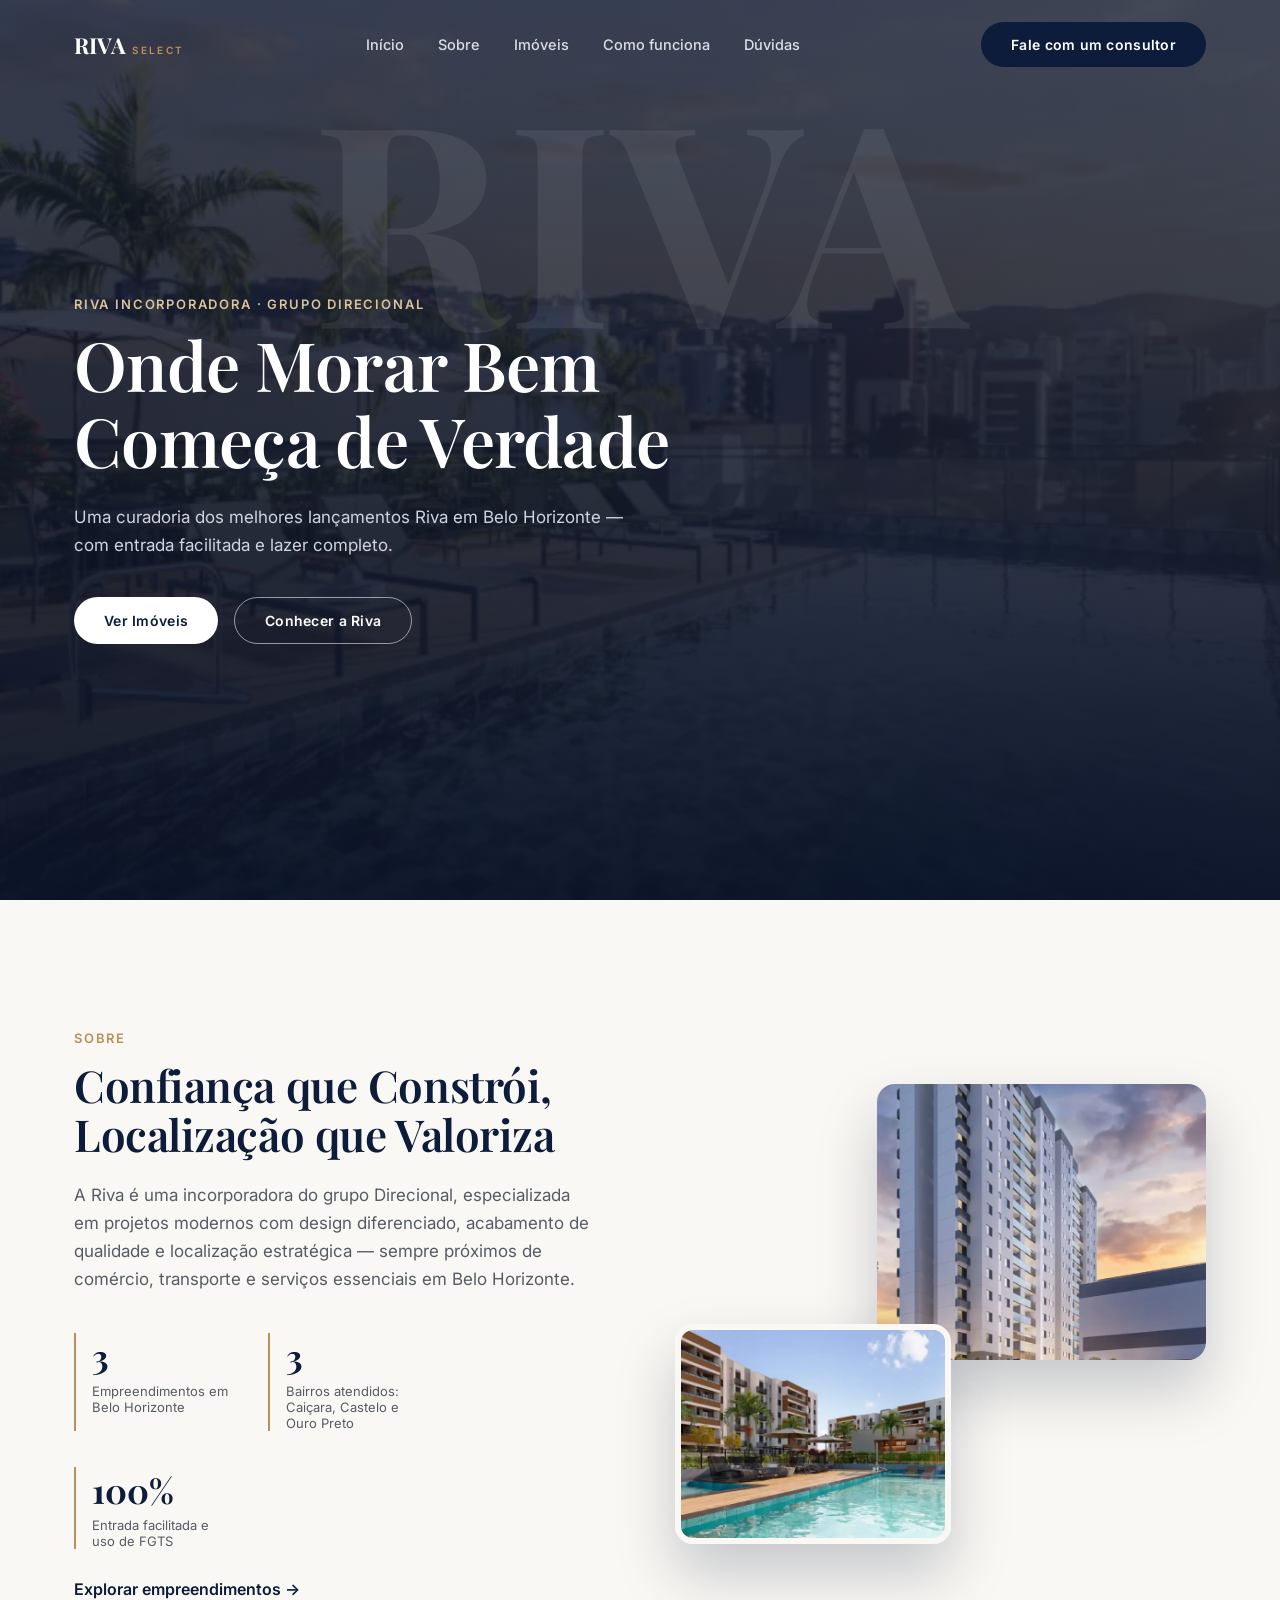
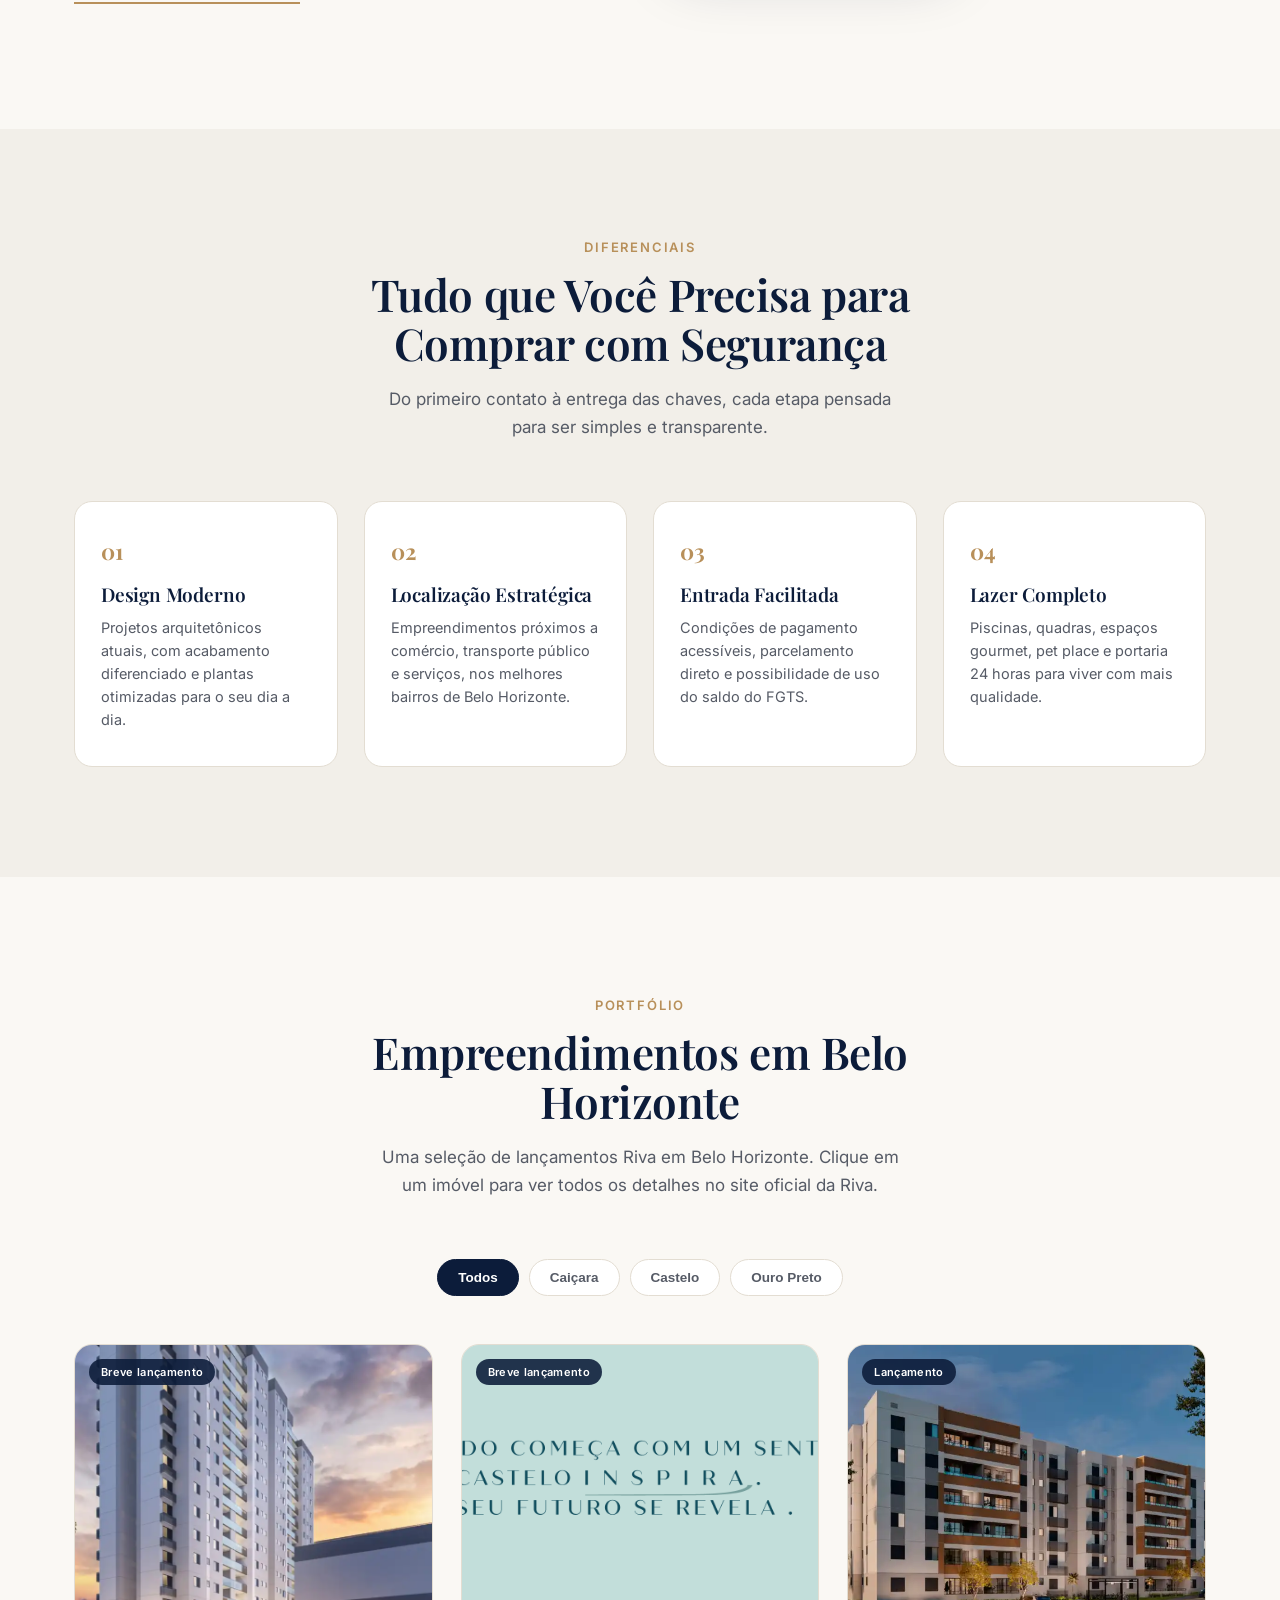
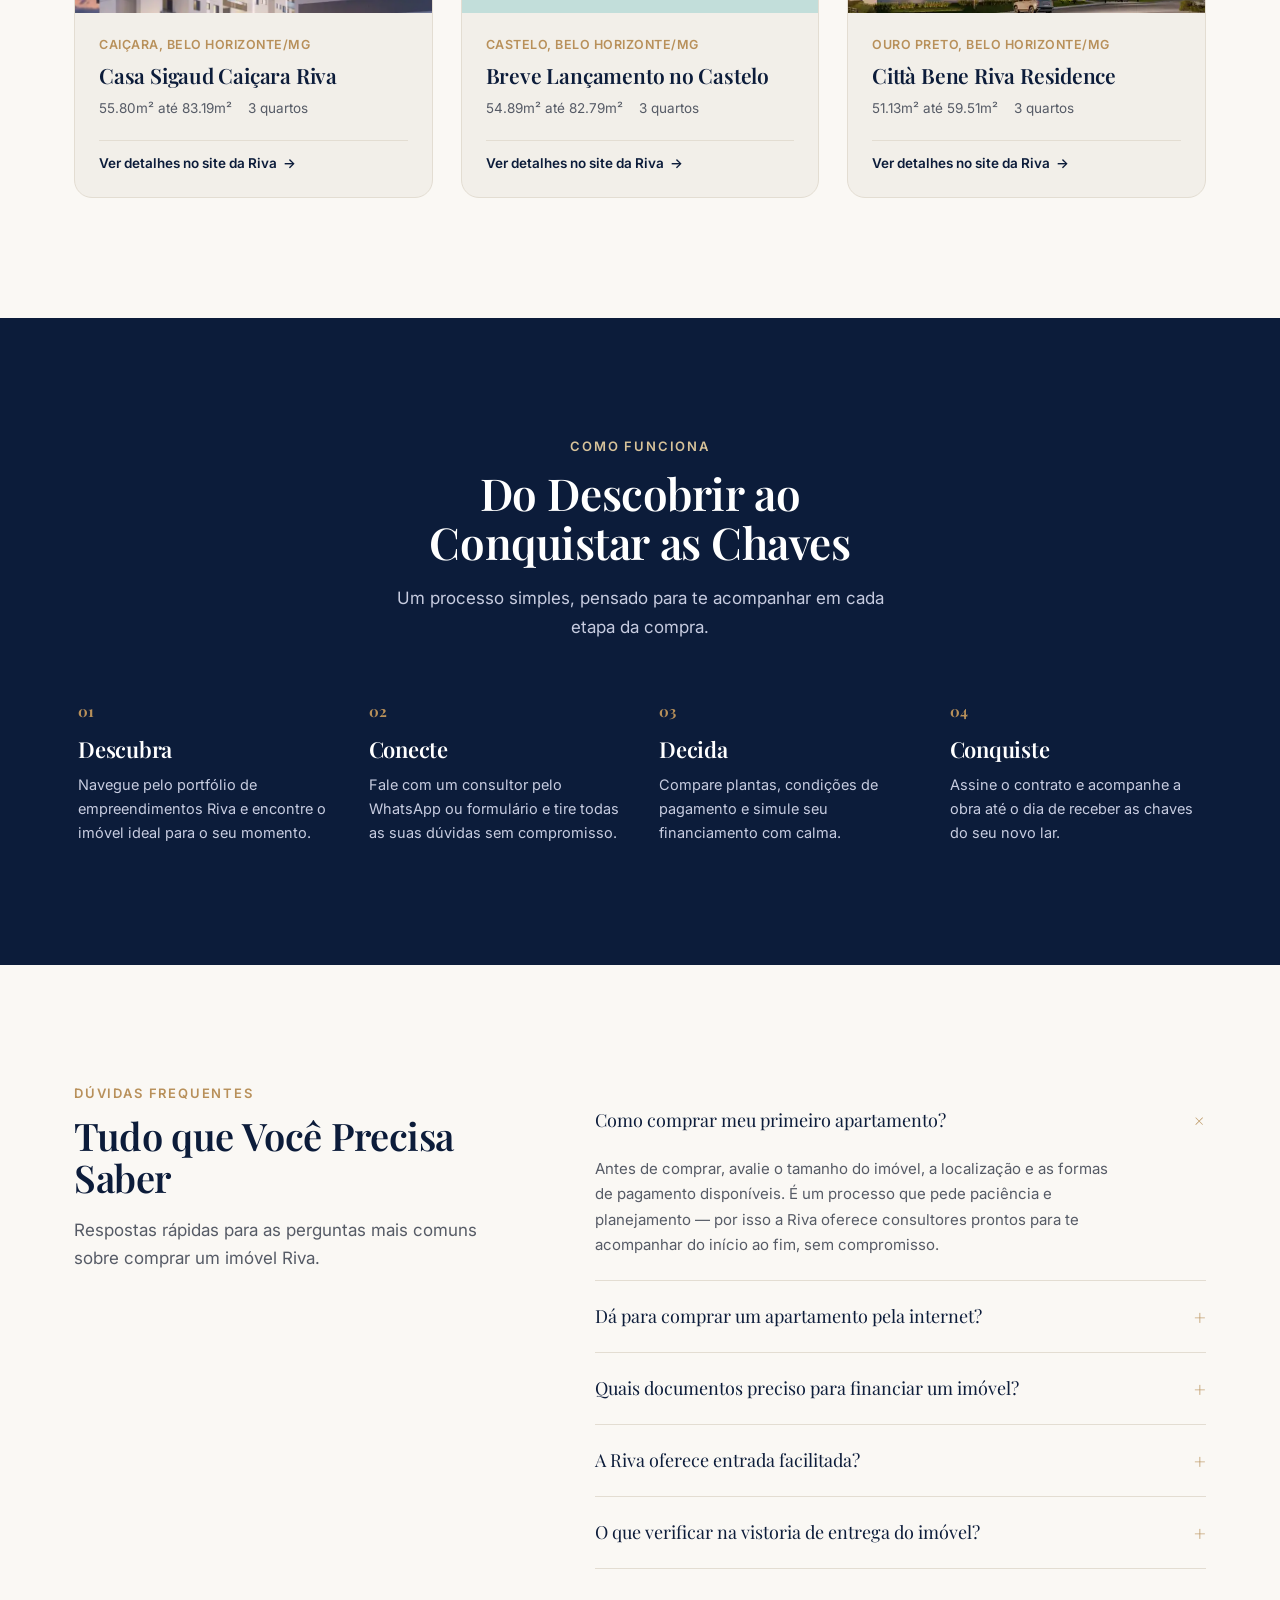
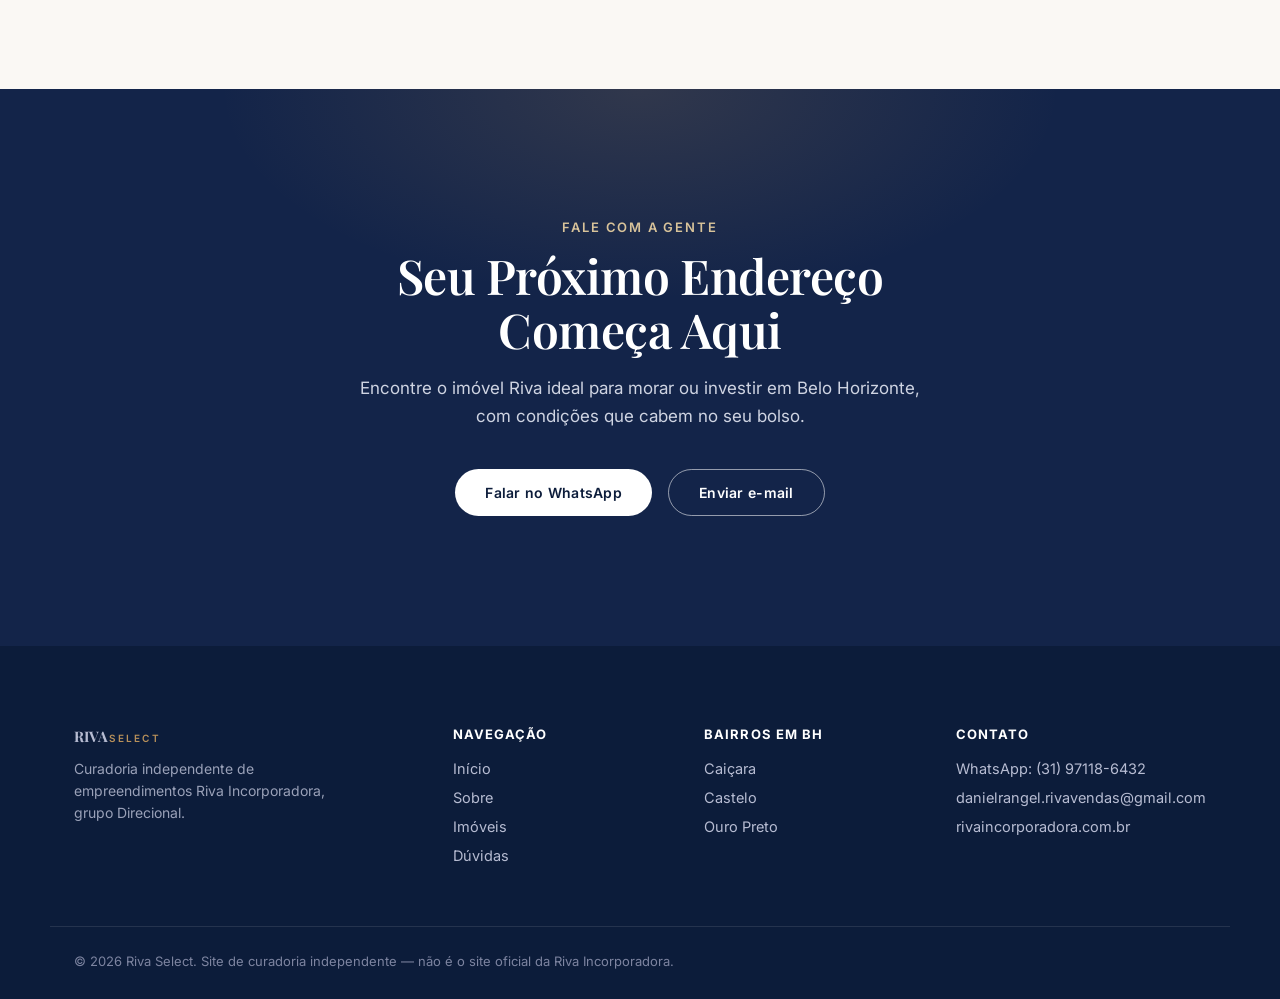
==== index.html @ 298baa48 "Site Riva Select - portfolio Belo Horizonte/MG" ====
<!DOCTYPE html>
<html lang="pt-BR">
<head>
<meta charset="UTF-8">
<meta name="viewport" content="width=device-width, initial-scale=1.0">
<title>RIVA Select — Imóveis Riva em Belo Horizonte</title>
<meta name="description" content="Curadoria de empreendimentos Riva Incorporadora em Belo Horizonte: apartamentos em lançamento e breve lançamento, com localização estratégica e lazer completo.">
<link rel="preconnect" href="https://fonts.googleapis.com">
<link rel="preconnect" href="https://fonts.gstatic.com" crossorigin>
<link href="https://fonts.googleapis.com/css2?family=Playfair+Display:ital,wght@0,400;0,500;0,600;0,700;1,500&family=Inter:wght@300;400;500;600;700&display=swap" rel="stylesheet">
<link rel="stylesheet" href="styles.css">
<link rel="icon" href="data:image/svg+xml,<svg xmlns=%22http://www.w3.org/2000/svg%22 viewBox=%220 0 100 100%22><text y=%22.9em%22 font-size=%2290%22>🏛️</text></svg>">
</head>
<body>

<!-- HEADER -->
<header class="site-header" id="siteHeader">
  <div class="container header-inner">
    <a href="#home" class="logo">RIVA<span>SELECT</span></a>
    <nav class="main-nav" id="mainNav">
      <a href="#home">Início</a>
      <a href="#sobre">Sobre</a>
      <a href="#imoveis">Imóveis</a>
      <a href="#como-funciona">Como funciona</a>
      <a href="#faq">Dúvidas</a>
    </nav>
    <a href="https://wa.me/5531971186432" target="_blank" rel="noopener" class="btn btn-dark nav-cta">Fale com um consultor</a>
    <button class="menu-toggle" id="menuToggle" aria-label="Abrir menu">
      <span></span><span></span><span></span>
    </button>
  </div>
</header>

<!-- HERO -->
<section class="hero" id="home">
  <div class="hero-bg-text" aria-hidden="true">RIVA</div>
  <div class="hero-media">
    <img src="images/casa-sigaud-piscina.jpg" alt="Piscina com vista para o skyline de Belo Horizonte, Casa Sigaud Caiçara Riva">
    <div class="hero-overlay"></div>
  </div>
  <div class="container hero-content">
    <p class="eyebrow eyebrow-light">Riva Incorporadora · Grupo Direcional</p>
    <h1>Onde Morar Bem<br>Começa de Verdade</h1>
    <p class="hero-sub">Uma curadoria dos melhores lançamentos Riva em Belo Horizonte — com entrada facilitada e lazer completo.</p>
    <div class="hero-actions">
      <a href="#imoveis" class="btn btn-light">Ver Imóveis</a>
      <a href="#sobre" class="btn btn-ghost-light">Conhecer a Riva</a>
    </div>
  </div>
</section>

<!-- SOBRE -->
<section class="about" id="sobre">
  <div class="container about-grid">
    <div class="about-copy">
      <p class="eyebrow">Sobre</p>
      <h2>Confiança que Constrói,<br>Localização que Valoriza</h2>
      <p class="lead">A Riva é uma incorporadora do grupo Direcional, especializada em projetos modernos com design diferenciado, acabamento de qualidade e localização estratégica — sempre próximos de comércio, transporte e serviços essenciais em Belo Horizonte.</p>
      <div class="stats-row">
        <div class="stat">
          <span class="stat-number">3</span>
          <span class="stat-label">Empreendimentos em Belo Horizonte</span>
        </div>
        <div class="stat">
          <span class="stat-number">3</span>
          <span class="stat-label">Bairros atendidos: Caiçara, Castelo e Ouro Preto</span>
        </div>
        <div class="stat">
          <span class="stat-number">100%</span>
          <span class="stat-label">Entrada facilitada e uso de FGTS</span>
        </div>
      </div>
      <a href="#imoveis" class="text-link">Explorar empreendimentos →</a>
    </div>
    <div class="about-collage">
      <img src="images/casa-sigaud-caicara.jpg" alt="Fachada Casa Sigaud Caiçara Riva" class="collage-img collage-1">
      <img src="images/citta-bene-piscina.jpg" alt="Área de lazer Città Bene Riva Residence" class="collage-img collage-2">
    </div>
  </div>
</section>

<!-- DIFERENCIAIS -->
<section class="services">
  <div class="container">
    <div class="section-heading">
      <p class="eyebrow">Diferenciais</p>
      <h2>Tudo que Você Precisa para<br>Comprar com Segurança</h2>
      <p class="lead">Do primeiro contato à entrega das chaves, cada etapa pensada para ser simples e transparente.</p>
    </div>
    <div class="services-grid">
      <div class="service-card">
        <div class="service-icon">01</div>
        <h3>Design Moderno</h3>
        <p>Projetos arquitetônicos atuais, com acabamento diferenciado e plantas otimizadas para o seu dia a dia.</p>
      </div>
      <div class="service-card">
        <div class="service-icon">02</div>
        <h3>Localização Estratégica</h3>
        <p>Empreendimentos próximos a comércio, transporte público e serviços, nos melhores bairros de Belo Horizonte.</p>
      </div>
      <div class="service-card">
        <div class="service-icon">03</div>
        <h3>Entrada Facilitada</h3>
        <p>Condições de pagamento acessíveis, parcelamento direto e possibilidade de uso do saldo do FGTS.</p>
      </div>
      <div class="service-card">
        <div class="service-icon">04</div>
        <h3>Lazer Completo</h3>
        <p>Piscinas, quadras, espaços gourmet, pet place e portaria 24 horas para viver com mais qualidade.</p>
      </div>
    </div>
  </div>
</section>

<!-- IMÓVEIS -->
<section class="properties" id="imoveis">
  <div class="container">
    <div class="section-heading">
      <p class="eyebrow">Portfólio</p>
      <h2>Empreendimentos em Belo Horizonte</h2>
      <p class="lead">Uma seleção de lançamentos Riva em Belo Horizonte. Clique em um imóvel para ver todos os detalhes no site oficial da Riva.</p>
    </div>

    <div class="filter-bar" id="filterBar">
      <button class="filter-btn is-active" data-filter="all">Todos</button>
      <button class="filter-btn" data-filter="Caiçara">Caiçara</button>
      <button class="filter-btn" data-filter="Castelo">Castelo</button>
      <button class="filter-btn" data-filter="Ouro Preto">Ouro Preto</button>
    </div>

    <div class="property-grid" id="propertyGrid">
      <!-- injected by script.js -->
    </div>
  </div>
</section>

<!-- COMO FUNCIONA -->
<section class="process" id="como-funciona">
  <div class="container">
    <div class="section-heading section-heading-light">
      <p class="eyebrow eyebrow-light">Como funciona</p>
      <h2>Do Descobrir ao<br>Conquistar as Chaves</h2>
      <p class="lead lead-light">Um processo simples, pensado para te acompanhar em cada etapa da compra.</p>
    </div>
    <div class="process-grid">
      <div class="process-step">
        <span class="process-number">01</span>
        <h3>Descubra</h3>
        <p>Navegue pelo portfólio de empreendimentos Riva e encontre o imóvel ideal para o seu momento.</p>
      </div>
      <div class="process-step">
        <span class="process-number">02</span>
        <h3>Conecte</h3>
        <p>Fale com um consultor pelo WhatsApp ou formulário e tire todas as suas dúvidas sem compromisso.</p>
      </div>
      <div class="process-step">
        <span class="process-number">03</span>
        <h3>Decida</h3>
        <p>Compare plantas, condições de pagamento e simule seu financiamento com calma.</p>
      </div>
      <div class="process-step">
        <span class="process-number">04</span>
        <h3>Conquiste</h3>
        <p>Assine o contrato e acompanhe a obra até o dia de receber as chaves do seu novo lar.</p>
      </div>
    </div>
  </div>
</section>

<!-- FAQ -->
<section class="faq" id="faq">
  <div class="container faq-grid">
    <div class="faq-heading">
      <p class="eyebrow">Dúvidas frequentes</p>
      <h2>Tudo que Você Precisa Saber</h2>
      <p class="lead">Respostas rápidas para as perguntas mais comuns sobre comprar um imóvel Riva.</p>
    </div>
    <div class="faq-list" id="faqList">
      <div class="faq-item is-open">
        <button class="faq-question">
          Como comprar meu primeiro apartamento?
          <span class="faq-icon">+</span>
        </button>
        <div class="faq-answer">
          <p>Antes de comprar, avalie o tamanho do imóvel, a localização e as formas de pagamento disponíveis. É um processo que pede paciência e planejamento — por isso a Riva oferece consultores prontos para te acompanhar do início ao fim, sem compromisso.</p>
        </div>
      </div>
      <div class="faq-item">
        <button class="faq-question">
          Dá para comprar um apartamento pela internet?
          <span class="faq-icon">+</span>
        </button>
        <div class="faq-answer">
          <p>Sim. É possível conhecer, visitar virtualmente, negociar e adquirir um imóvel Riva sem sair de casa, com todo o suporte de um consultor via WhatsApp ou e-mail.</p>
        </div>
      </div>
      <div class="faq-item">
        <button class="faq-question">
          Quais documentos preciso para financiar um imóvel?
          <span class="faq-icon">+</span>
        </button>
        <div class="faq-answer">
          <p>Geralmente são solicitados RG, CPF, comprovante de residência, comprovante de estado civil e comprovante de renda. As exigências podem variar conforme a modalidade de financiamento escolhida.</p>
        </div>
      </div>
      <div class="faq-item">
        <button class="faq-question">
          A Riva oferece entrada facilitada?
          <span class="faq-icon">+</span>
        </button>
        <div class="faq-answer">
          <p>Sim, a Riva conta com opções de entrada facilitada e a possibilidade de usar o saldo do FGTS para reduzir o valor das parcelas, além de parcelamento direto com condições acessíveis.</p>
        </div>
      </div>
      <div class="faq-item">
        <button class="faq-question">
          O que verificar na vistoria de entrega do imóvel?
          <span class="faq-icon">+</span>
        </button>
        <div class="faq-answer">
          <p>Vale observar pintura, possíveis manchas ou partes descascadas, funcionamento da parte elétrica e hidráulica, esquadrias, portas, janelas e se os vidros estão íntegros — de preferência acompanhado por um profissional técnico.</p>
        </div>
      </div>
    </div>
  </div>
</section>

<!-- CTA -->
<section class="cta" id="contato">
  <div class="container cta-inner">
    <p class="eyebrow eyebrow-light">Fale com a gente</p>
    <h2>Seu Próximo Endereço<br>Começa Aqui</h2>
    <p class="hero-sub">Encontre o imóvel Riva ideal para morar ou investir em Belo Horizonte, com condições que cabem no seu bolso.</p>
    <div class="hero-actions">
      <a href="https://wa.me/5531971186432" target="_blank" rel="noopener" class="btn btn-light">Falar no WhatsApp</a>
      <a href="mailto:danielrangel.rivavendas@gmail.com" class="btn btn-ghost-light">Enviar e-mail</a>
    </div>
  </div>
</section>

<!-- FOOTER -->
<footer class="site-footer">
  <div class="container footer-grid">
    <div>
      <a href="#home" class="logo footer-logo">RIVA<span>SELECT</span></a>
      <p class="footer-tagline">Curadoria independente de empreendimentos Riva Incorporadora, grupo Direcional.</p>
    </div>
    <div>
      <h4>Navegação</h4>
      <a href="#home">Início</a>
      <a href="#sobre">Sobre</a>
      <a href="#imoveis">Imóveis</a>
      <a href="#faq">Dúvidas</a>
    </div>
    <div>
      <h4>Bairros em BH</h4>
      <a href="https://www.rivaincorporadora.com.br/imoveis/mg/belo-horizonte/" target="_blank" rel="noopener">Caiçara</a>
      <a href="https://www.rivaincorporadora.com.br/imoveis/mg/belo-horizonte/" target="_blank" rel="noopener">Castelo</a>
      <a href="https://www.rivaincorporadora.com.br/imoveis/mg/belo-horizonte/" target="_blank" rel="noopener">Ouro Preto</a>
    </div>
    <div>
      <h4>Contato</h4>
      <a href="https://wa.me/5531971186432" target="_blank" rel="noopener">WhatsApp: (31) 97118-6432</a>
      <a href="mailto:danielrangel.rivavendas@gmail.com">danielrangel.rivavendas@gmail.com</a>
      <a href="https://www.rivaincorporadora.com.br/" target="_blank" rel="noopener">rivaincorporadora.com.br</a>
    </div>
  </div>
  <div class="container footer-bottom">
    <p>© 2026 Riva Select. Site de curadoria independente — não é o site oficial da Riva Incorporadora.</p>
  </div>
</footer>

<script src="script.js"></script>
</body>
</html>
---- styles.css ----
:root{
  --navy: #0c1c3a;
  --navy-2: #132449;
  --cream: #faf8f4;
  --paper: #f2efe9;
  --ink: #14171f;
  --ink-soft: #565b66;
  --gold: #b8905a;
  --line: #e3ddd2;
  --radius: 18px;
  --serif: 'Playfair Display', Georgia, serif;
  --sans: 'Inter', -apple-system, BlinkMacSystemFont, sans-serif;
}

*{box-sizing:border-box;margin:0;padding:0;}
html{scroll-behavior:smooth;}
body{
  font-family:var(--sans);
  color:var(--ink);
  background:var(--cream);
  -webkit-font-smoothing:antialiased;
  overflow-x:hidden;
}
img{max-width:100%;display:block;}
a{color:inherit;text-decoration:none;}
h1,h2,h3{font-family:var(--serif);font-weight:600;line-height:1.12;letter-spacing:-0.01em;}
.container{width:100%;max-width:1180px;margin:0 auto;padding:0 24px;}

.eyebrow{
  font-size:13px;letter-spacing:0.14em;text-transform:uppercase;
  color:var(--gold);font-weight:600;margin-bottom:14px;display:block;
}
.eyebrow-light{color:#d8c39a;}
.lead{font-size:17px;color:var(--ink-soft);line-height:1.65;max-width:520px;}
.lead-light{color:#c7cce0;}

.btn{
  display:inline-flex;align-items:center;justify-content:center;
  padding:14px 30px;border-radius:999px;font-size:14px;font-weight:600;
  letter-spacing:0.02em;transition:transform .25s ease, background .25s ease, color .25s ease, box-shadow .25s ease;
  white-space:nowrap;
}
.btn-dark{background:var(--navy);color:#fff;}
.btn-dark:hover{background:var(--navy-2);transform:translateY(-2px);}
.btn-light{background:#fff;color:var(--navy);}
.btn-light:hover{transform:translateY(-2px);box-shadow:0 10px 24px rgba(0,0,0,.18);}
.btn-ghost-light{border:1.5px solid rgba(255,255,255,.55);color:#fff;}
.btn-ghost-light:hover{background:rgba(255,255,255,.12);transform:translateY(-2px);}

/* HEADER */
.site-header{
  position:fixed;top:0;left:0;right:0;z-index:100;
  background:transparent;
  transition:background .35s ease, box-shadow .35s ease, padding .35s ease;
  padding:22px 0;
}
.site-header.scrolled{
  background:rgba(12,28,58,.92);
  backdrop-filter:blur(10px);
  padding:14px 0;
  box-shadow:0 6px 24px rgba(0,0,0,.15);
}
.header-inner{display:flex;align-items:center;justify-content:space-between;gap:24px;}
.logo{
  font-family:var(--serif);font-size:22px;font-weight:700;color:#fff;letter-spacing:0.01em;
  display:flex;align-items:baseline;gap:6px;
}
.logo span{font-family:var(--sans);font-size:10px;font-weight:600;letter-spacing:0.22em;color:var(--gold);}
.main-nav{display:flex;gap:34px;flex:1;justify-content:center;}
.main-nav a{color:#eef0f6;font-size:14.5px;font-weight:500;opacity:.9;transition:opacity .2s;}
.main-nav a:hover{opacity:1;}
.nav-cta{flex-shrink:0;}
.menu-toggle{display:none;flex-direction:column;gap:5px;background:none;border:none;cursor:pointer;padding:6px;}
.menu-toggle span{width:24px;height:2px;background:#fff;border-radius:2px;}

/* HERO */
.hero{
  position:relative;min-height:100vh;display:flex;align-items:center;
  overflow:hidden;background:var(--navy);
}
.hero-bg-text{
  position:absolute;top:8%;left:50%;transform:translateX(-50%);
  font-family:var(--serif);font-weight:700;
  font-size:clamp(90px,22vw,320px);
  color:rgba(255,255,255,.07);
  white-space:nowrap;pointer-events:none;z-index:1;line-height:1;
}
.hero-media{position:absolute;inset:0;z-index:0;}
.hero-media img{width:100%;height:100%;object-fit:cover;opacity:.55;}
.hero-overlay{
  position:absolute;inset:0;
  background:linear-gradient(180deg, rgba(9,18,38,.55) 0%, rgba(9,18,38,.72) 55%, rgba(9,18,38,.94) 100%);
}
.hero-content{position:relative;z-index:2;padding-top:120px;padding-bottom:80px;}
.hero h1{
  color:#fff;font-size:clamp(38px,6vw,68px);margin-bottom:24px;max-width:820px;
}
.hero-sub{
  color:#cfd4e2;font-size:17px;max-width:560px;line-height:1.65;margin-bottom:38px;
}
.hero-actions{display:flex;gap:16px;flex-wrap:wrap;}

/* ABOUT */
.about{padding:130px 0;}
.about-grid{display:grid;grid-template-columns:1fr 1fr;gap:70px;align-items:center;}
.about h2{font-size:clamp(30px,3.6vw,44px);margin-bottom:22px;color:var(--navy);}
.stats-row{display:flex;gap:36px;margin:40px 0 30px;flex-wrap:wrap;}
.stat{border-left:2px solid var(--gold);padding-left:16px;}
.stat-number{display:block;font-family:var(--serif);font-size:34px;font-weight:700;color:var(--navy);}
.stat-label{font-size:13px;color:var(--ink-soft);max-width:140px;display:block;margin-top:4px;}
.text-link{font-weight:600;color:var(--navy);border-bottom:2px solid var(--gold);padding-bottom:3px;}

.about-collage{position:relative;height:460px;}
.collage-img{
  position:absolute;border-radius:var(--radius);object-fit:cover;
  box-shadow:0 30px 60px rgba(12,28,58,.22);
}
.collage-1{width:62%;height:60%;top:0;right:0;}
.collage-2{width:52%;height:48%;bottom:0;left:0;border:6px solid var(--cream);}
.collage-3{width:38%;height:34%;bottom:14%;right:8%;border:6px solid var(--cream);display:none;}

/* SECTION HEADING */
.section-heading{max-width:640px;margin:0 auto 60px;text-align:center;}
.section-heading h2{font-size:clamp(30px,3.6vw,44px);color:var(--navy);margin-bottom:18px;}
.section-heading .lead{margin:0 auto;}
.section-heading-light h2{color:#fff;}

/* SERVICES */
.services{padding:110px 0;background:var(--paper);}
.services-grid{display:grid;grid-template-columns:repeat(4,1fr);gap:26px;}
.service-card{
  background:#fff;border-radius:var(--radius);padding:34px 26px;
  border:1px solid var(--line);transition:transform .3s ease, box-shadow .3s ease;
}
.service-card:hover{transform:translateY(-6px);box-shadow:0 20px 40px rgba(12,28,58,.1);}
.service-icon{
  font-family:var(--serif);font-size:22px;color:var(--gold);font-weight:700;margin-bottom:18px;
}
.service-card h3{font-size:19px;margin-bottom:10px;color:var(--navy);}
.service-card p{font-size:14.5px;color:var(--ink-soft);line-height:1.6;}

/* PROPERTIES */
.properties{padding:120px 0;}
.filter-bar{display:flex;gap:10px;flex-wrap:wrap;justify-content:center;margin-bottom:48px;}
.filter-btn{
  padding:10px 20px;border-radius:999px;border:1px solid var(--line);
  background:#fff;font-size:13.5px;font-weight:600;color:var(--ink-soft);cursor:pointer;
  transition:all .2s ease;
}
.filter-btn:hover{border-color:var(--navy);color:var(--navy);}
.filter-btn.is-active{background:var(--navy);border-color:var(--navy);color:#fff;}

.property-grid{
  display:grid;grid-template-columns:repeat(3,1fr);gap:28px;
}
.property-card{
  background:var(--paper);border-radius:var(--radius);overflow:hidden;
  display:flex;flex-direction:column;transition:transform .35s ease, box-shadow .35s ease;
  border:1px solid var(--line);
}
.property-card:hover{transform:translateY(-8px);box-shadow:0 24px 48px rgba(12,28,58,.14);}
.property-media{position:relative;aspect-ratio:4/3;overflow:hidden;}
.property-media img{width:100%;height:100%;object-fit:cover;transition:transform .6s ease;}
.property-card:hover .property-media img{transform:scale(1.06);}
.property-badge{
  position:absolute;top:14px;left:14px;background:rgba(12,28,58,.88);color:#fff;
  font-size:11px;font-weight:600;letter-spacing:.03em;padding:6px 12px;border-radius:999px;
}
.property-body{padding:24px 24px 26px;display:flex;flex-direction:column;gap:10px;flex:1;}
.property-location{font-size:12.5px;color:var(--gold);font-weight:600;text-transform:uppercase;letter-spacing:.04em;}
.property-body h3{font-family:var(--serif);font-size:21px;color:var(--navy);line-height:1.25;}
.property-meta{display:flex;gap:16px;font-size:13.5px;color:var(--ink-soft);margin-top:2px;flex-wrap:wrap;}
.property-meta span{display:flex;align-items:center;gap:6px;}
.property-cta{
  margin-top:14px;font-size:13.5px;font-weight:600;color:var(--navy);
  display:inline-flex;align-items:center;gap:6px;padding-top:14px;border-top:1px solid var(--line);
}
.property-cta:after{content:"→";transition:transform .2s ease;}
.property-card:hover .property-cta:after{transform:translateX(4px);}

/* PROCESS */
.process{background:var(--navy);padding:120px 0;position:relative;}
.process-grid{display:grid;grid-template-columns:repeat(4,1fr);gap:30px;}
.process-step{padding:0 4px;}
.process-number{
  font-family:var(--serif);font-size:15px;color:var(--gold);font-weight:700;
  display:block;margin-bottom:16px;
}
.process-step h3{font-family:var(--serif);color:#fff;font-size:22px;margin-bottom:12px;}
.process-step p{color:#c7cce0;font-size:14.5px;line-height:1.65;}

/* FAQ */
.faq{padding:120px 0;}
.faq-grid{display:grid;grid-template-columns:0.85fr 1.15fr;gap:70px;}
.faq-heading h2{font-size:clamp(28px,3.4vw,38px);color:var(--navy);margin-bottom:16px;}
.faq-item{border-bottom:1px solid var(--line);}
.faq-question{
  width:100%;text-align:left;background:none;border:none;cursor:pointer;
  padding:22px 0;font-family:var(--serif);font-size:18px;color:var(--navy);
  display:flex;justify-content:space-between;align-items:center;gap:20px;
}
.faq-icon{font-size:20px;color:var(--gold);transition:transform .25s ease;flex-shrink:0;}
.faq-item.is-open .faq-icon{transform:rotate(45deg);}
.faq-answer{max-height:0;overflow:hidden;transition:max-height .35s ease;}
.faq-item.is-open .faq-answer{max-height:240px;}
.faq-answer p{padding-bottom:22px;color:var(--ink-soft);font-size:15px;line-height:1.7;max-width:520px;}

/* CTA */
.cta{background:var(--navy-2);padding:130px 0;text-align:center;position:relative;overflow:hidden;}
.cta:before{
  content:"";position:absolute;inset:0;
  background:radial-gradient(600px 300px at 50% 0%, rgba(184,144,90,.18), transparent 70%);
}
.cta-inner{position:relative;display:flex;flex-direction:column;align-items:center;}
.cta h2{color:#fff;font-size:clamp(30px,4vw,48px);margin-bottom:18px;}
.cta .hero-sub{margin-left:auto;margin-right:auto;text-align:center;}

/* FOOTER */
.site-footer{background:var(--navy);padding:80px 0 30px;}
.footer-grid{display:grid;grid-template-columns:1.6fr 1fr 1fr 1fr;gap:40px;padding-bottom:50px;border-bottom:1px solid rgba(255,255,255,.1);}
.footer-logo{margin-bottom:16px;}
.footer-tagline{color:#9aa1b8;font-size:14px;line-height:1.6;max-width:260px;}
.site-footer h4{color:#fff;font-size:13px;text-transform:uppercase;letter-spacing:.08em;margin-bottom:18px;}
.site-footer a{display:block;color:#b7bcd2;font-size:14.5px;margin-bottom:12px;transition:color .2s;}
.site-footer a:hover{color:#fff;}
.footer-bottom{padding-top:26px;}
.footer-bottom p{color:#7d84a0;font-size:13px;}

/* RESPONSIVE */
@media (max-width:980px){
  .main-nav{
    display:none;position:absolute;top:100%;left:0;right:0;
    background:rgba(12,28,58,.98);flex-direction:column;gap:0;padding:10px 24px 20px;
  }
  .main-nav.is-open{display:flex;}
  .main-nav a{padding:14px 0;border-bottom:1px solid rgba(255,255,255,.08);}
  .nav-cta{display:none;}
  .menu-toggle{display:flex;}
  .about-grid{grid-template-columns:1fr;gap:50px;}
  .about-collage{height:360px;order:-1;}
  .services-grid{grid-template-columns:repeat(2,1fr);}
  .property-grid{grid-template-columns:repeat(2,1fr);}
  .process-grid{grid-template-columns:repeat(2,1fr);gap:40px;}
  .faq-grid{grid-template-columns:1fr;gap:36px;}
  .footer-grid{grid-template-columns:1fr 1fr;}
}
@media (max-width:640px){
  .services-grid{grid-template-columns:1fr;}
  .property-grid{grid-template-columns:1fr;}
  .process-grid{grid-template-columns:1fr;}
  .footer-grid{grid-template-columns:1fr;}
  .stats-row{gap:24px;}
  .hero-content{padding-top:100px;}
  .about,.services,.properties,.process,.faq,.cta{padding:80px 0;}
}
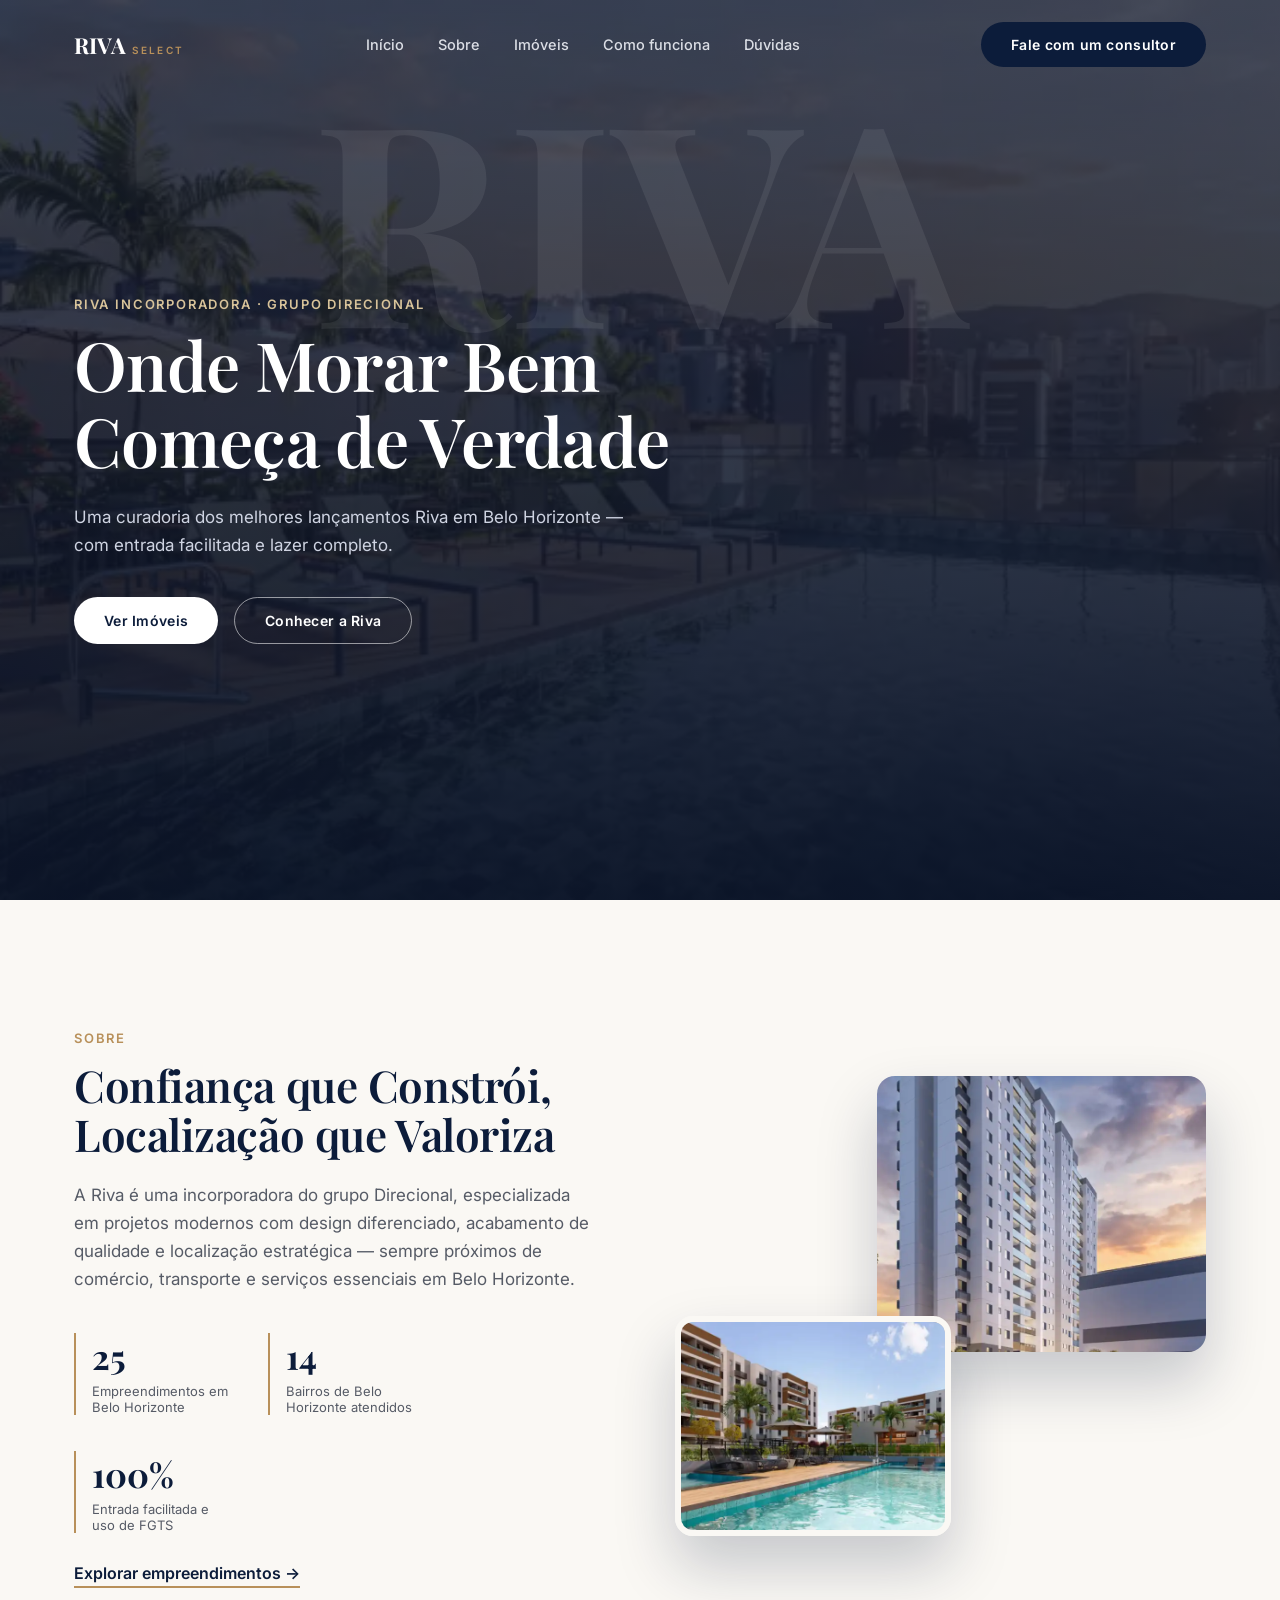
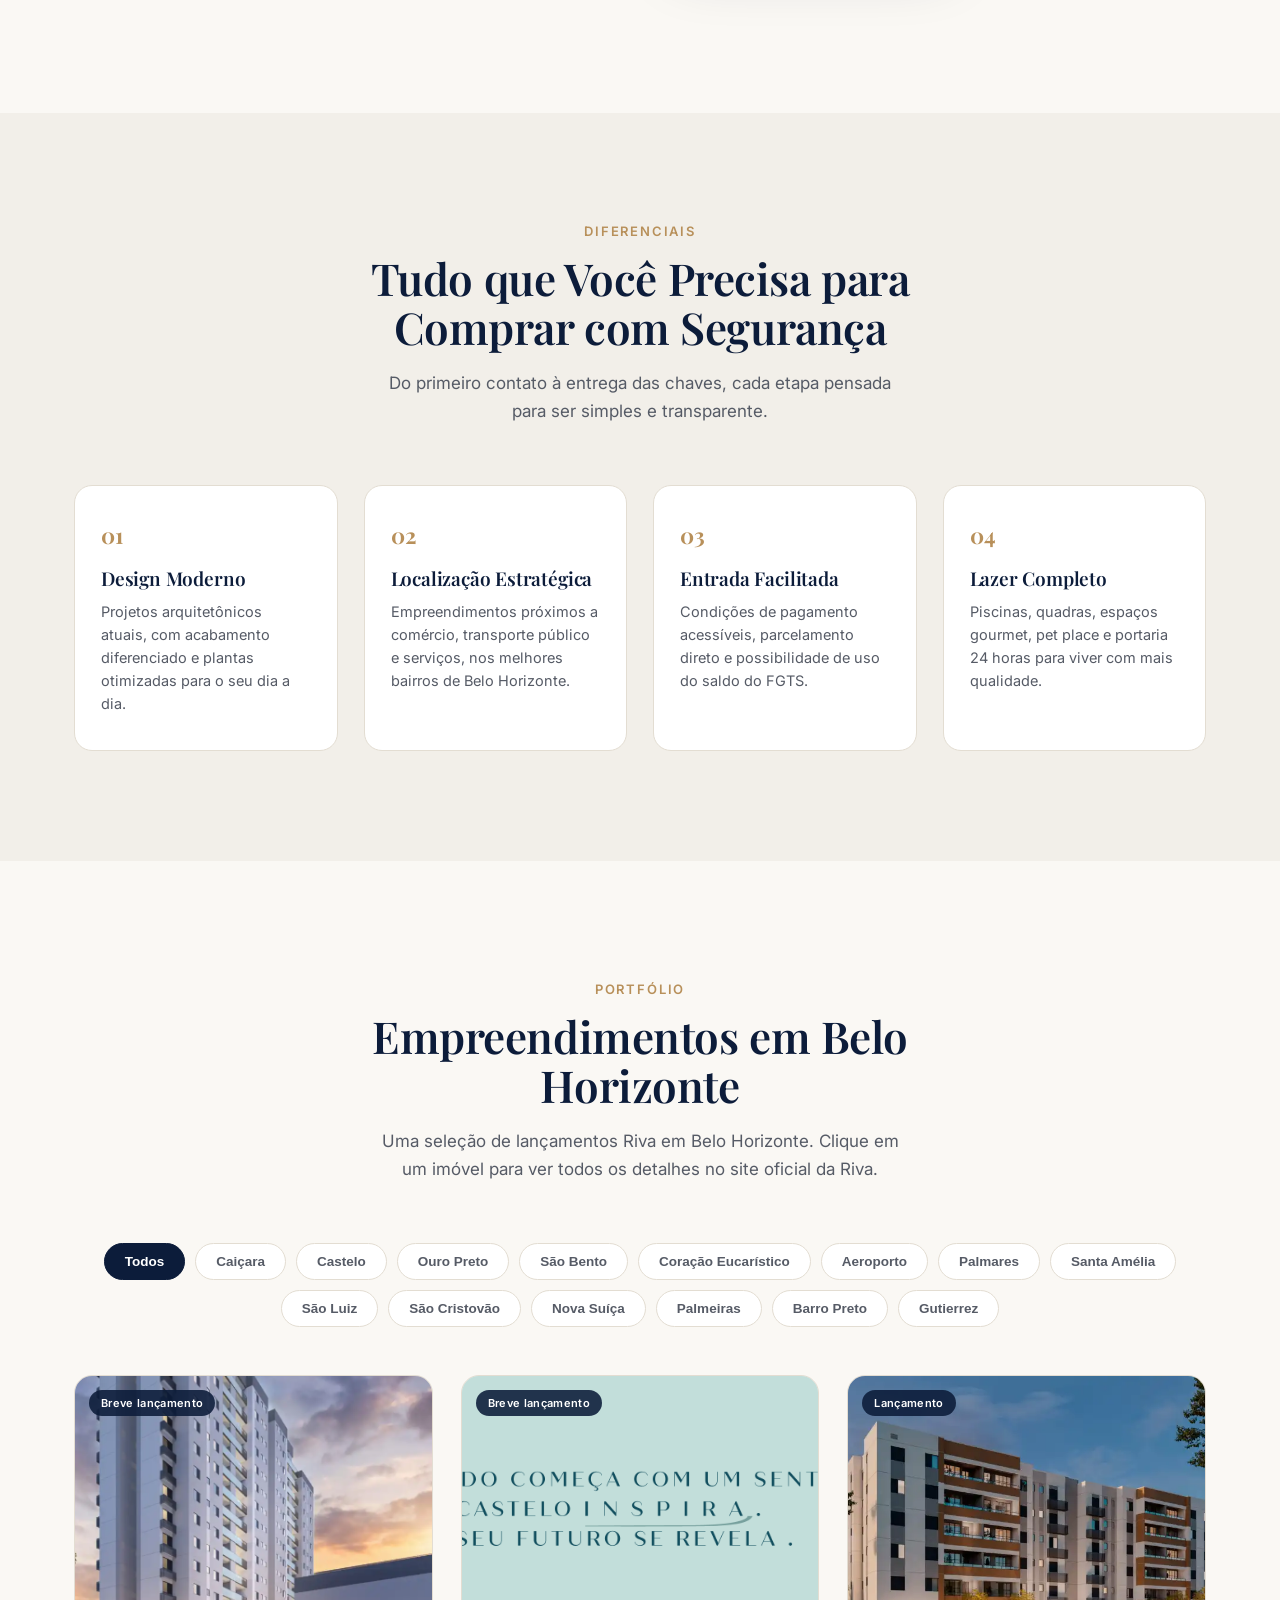
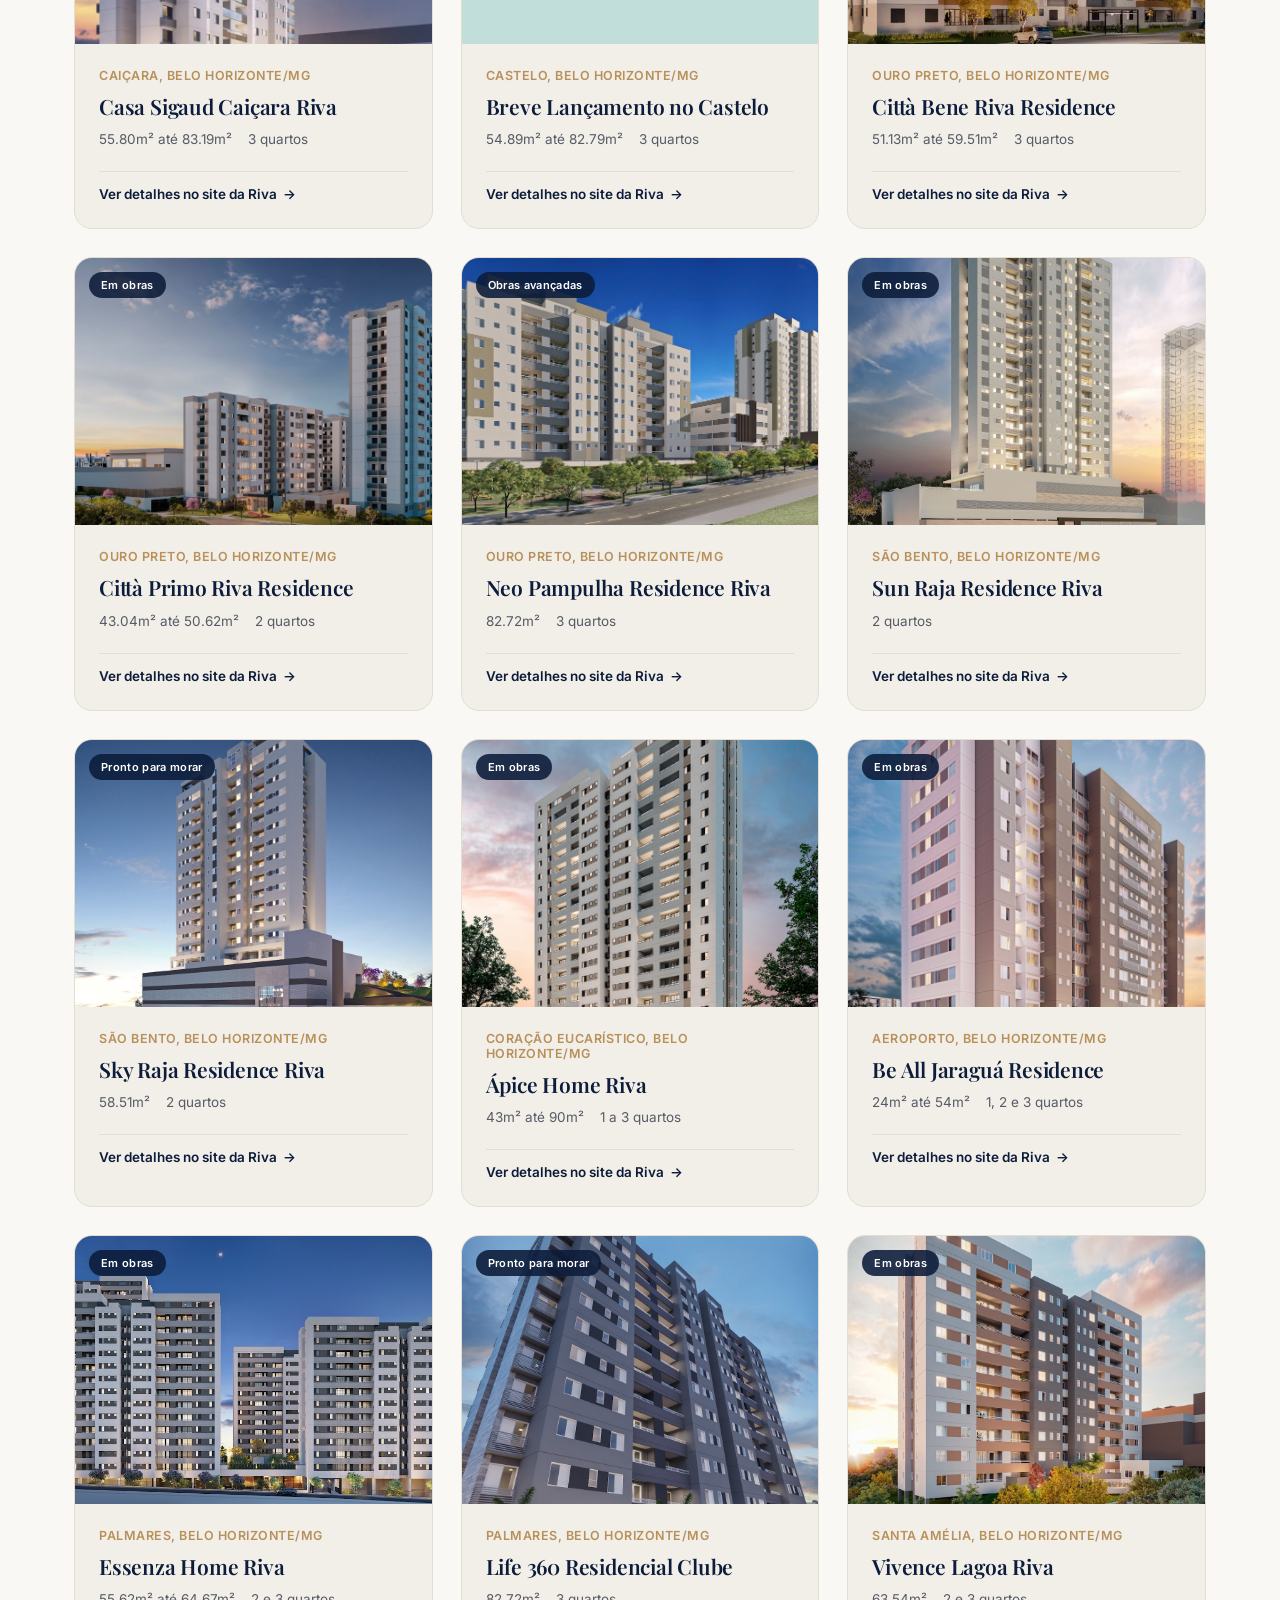
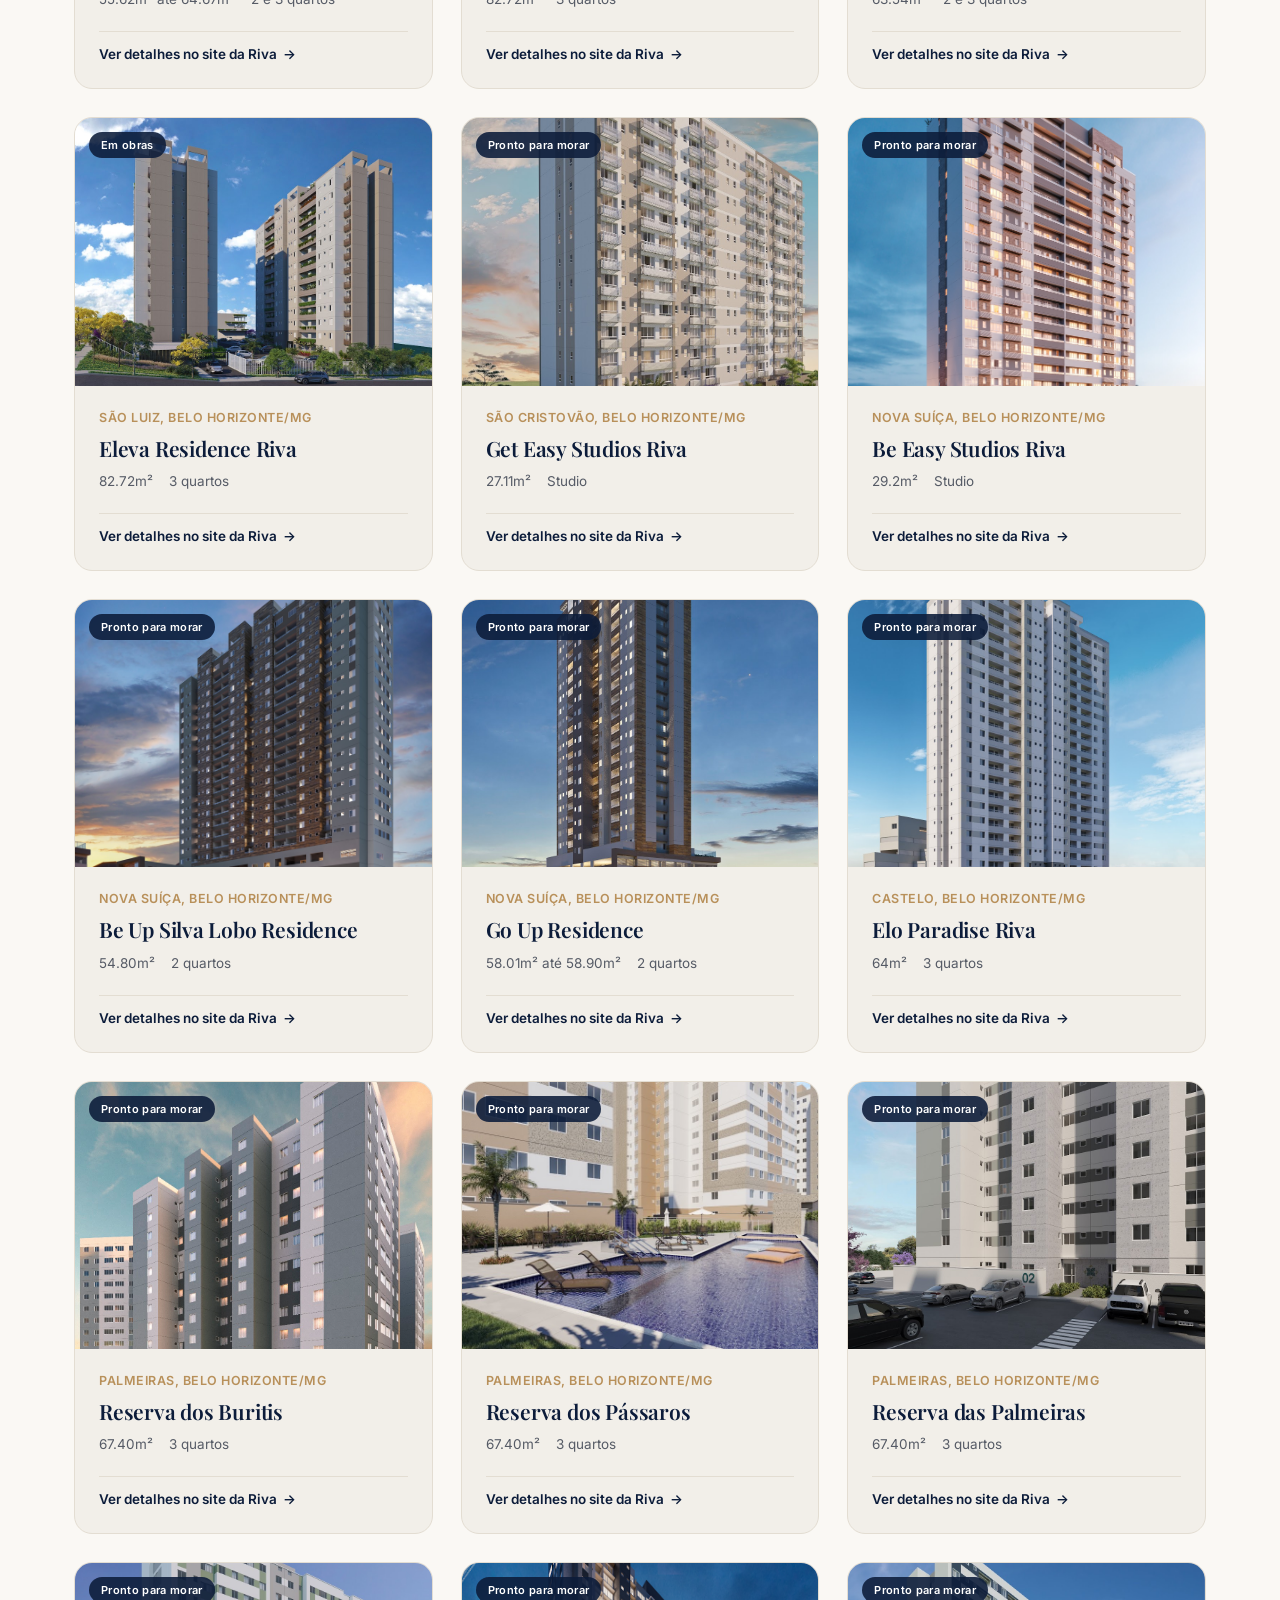
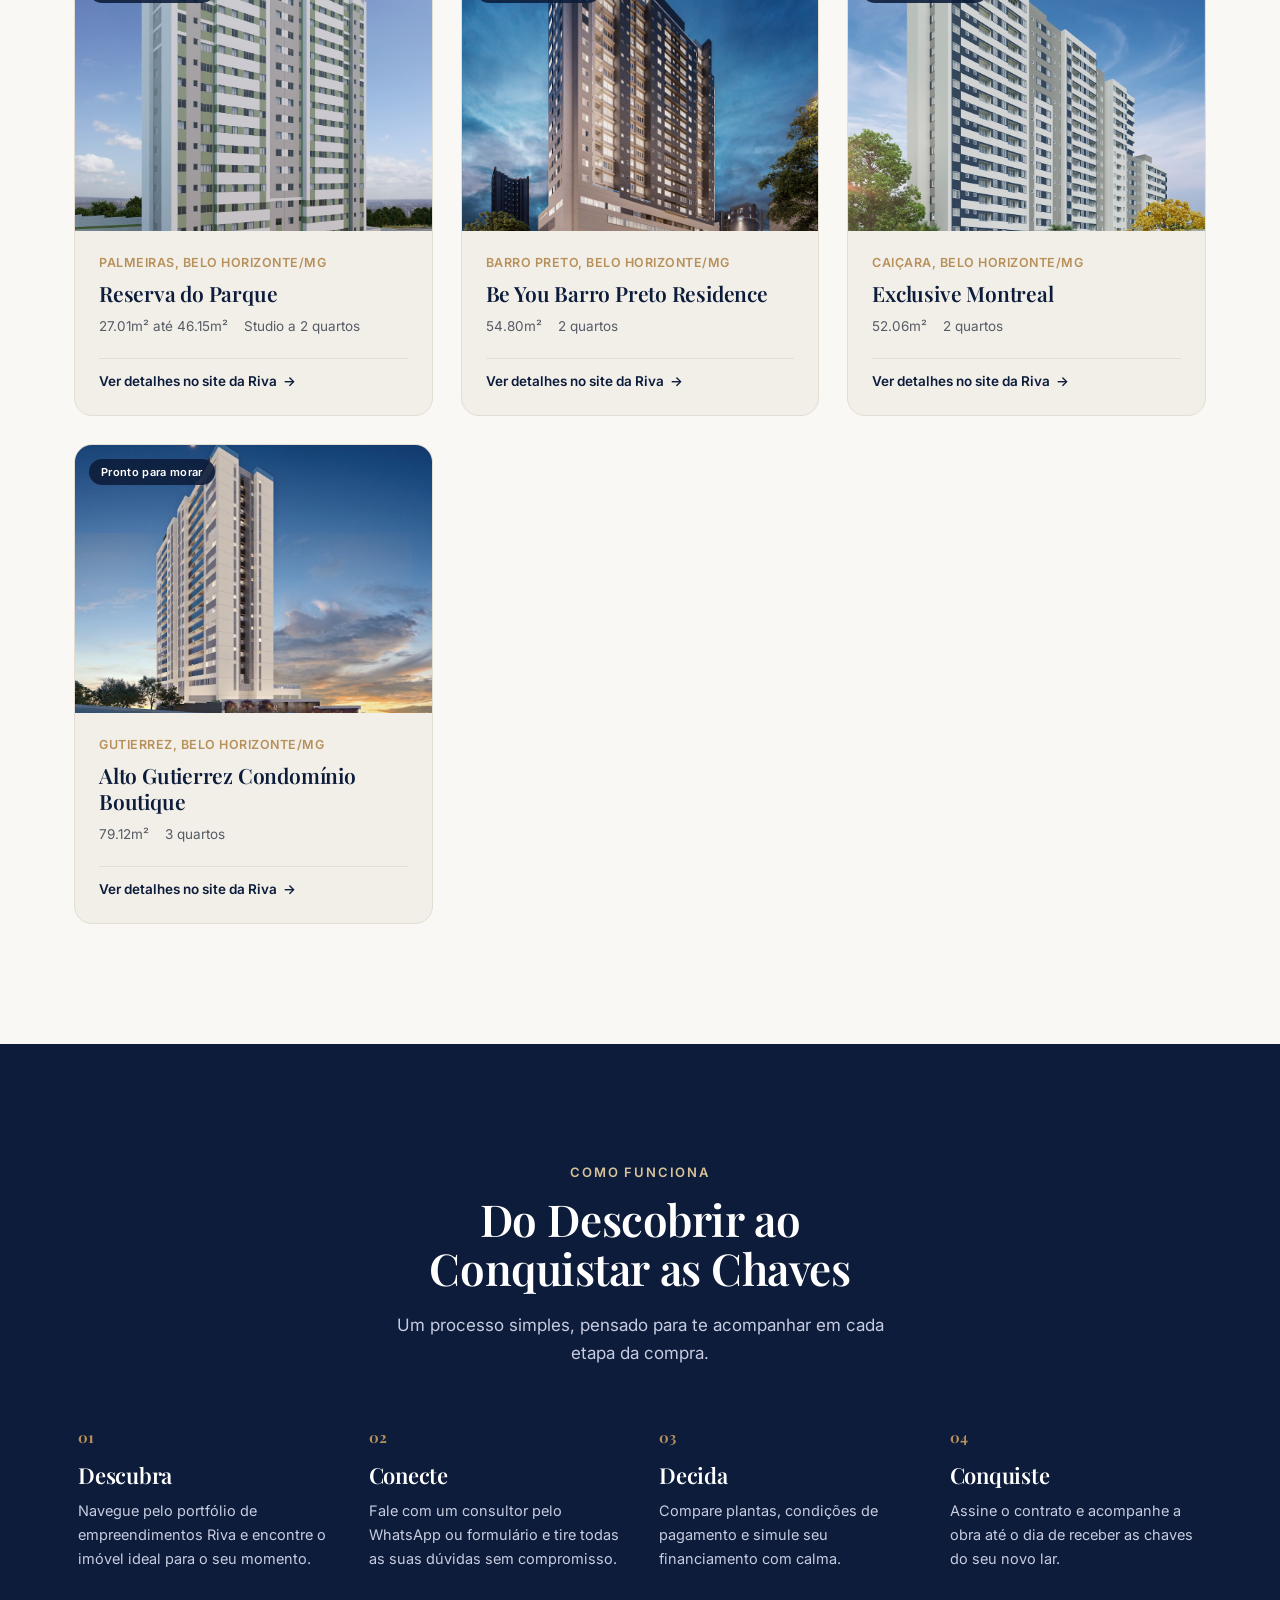
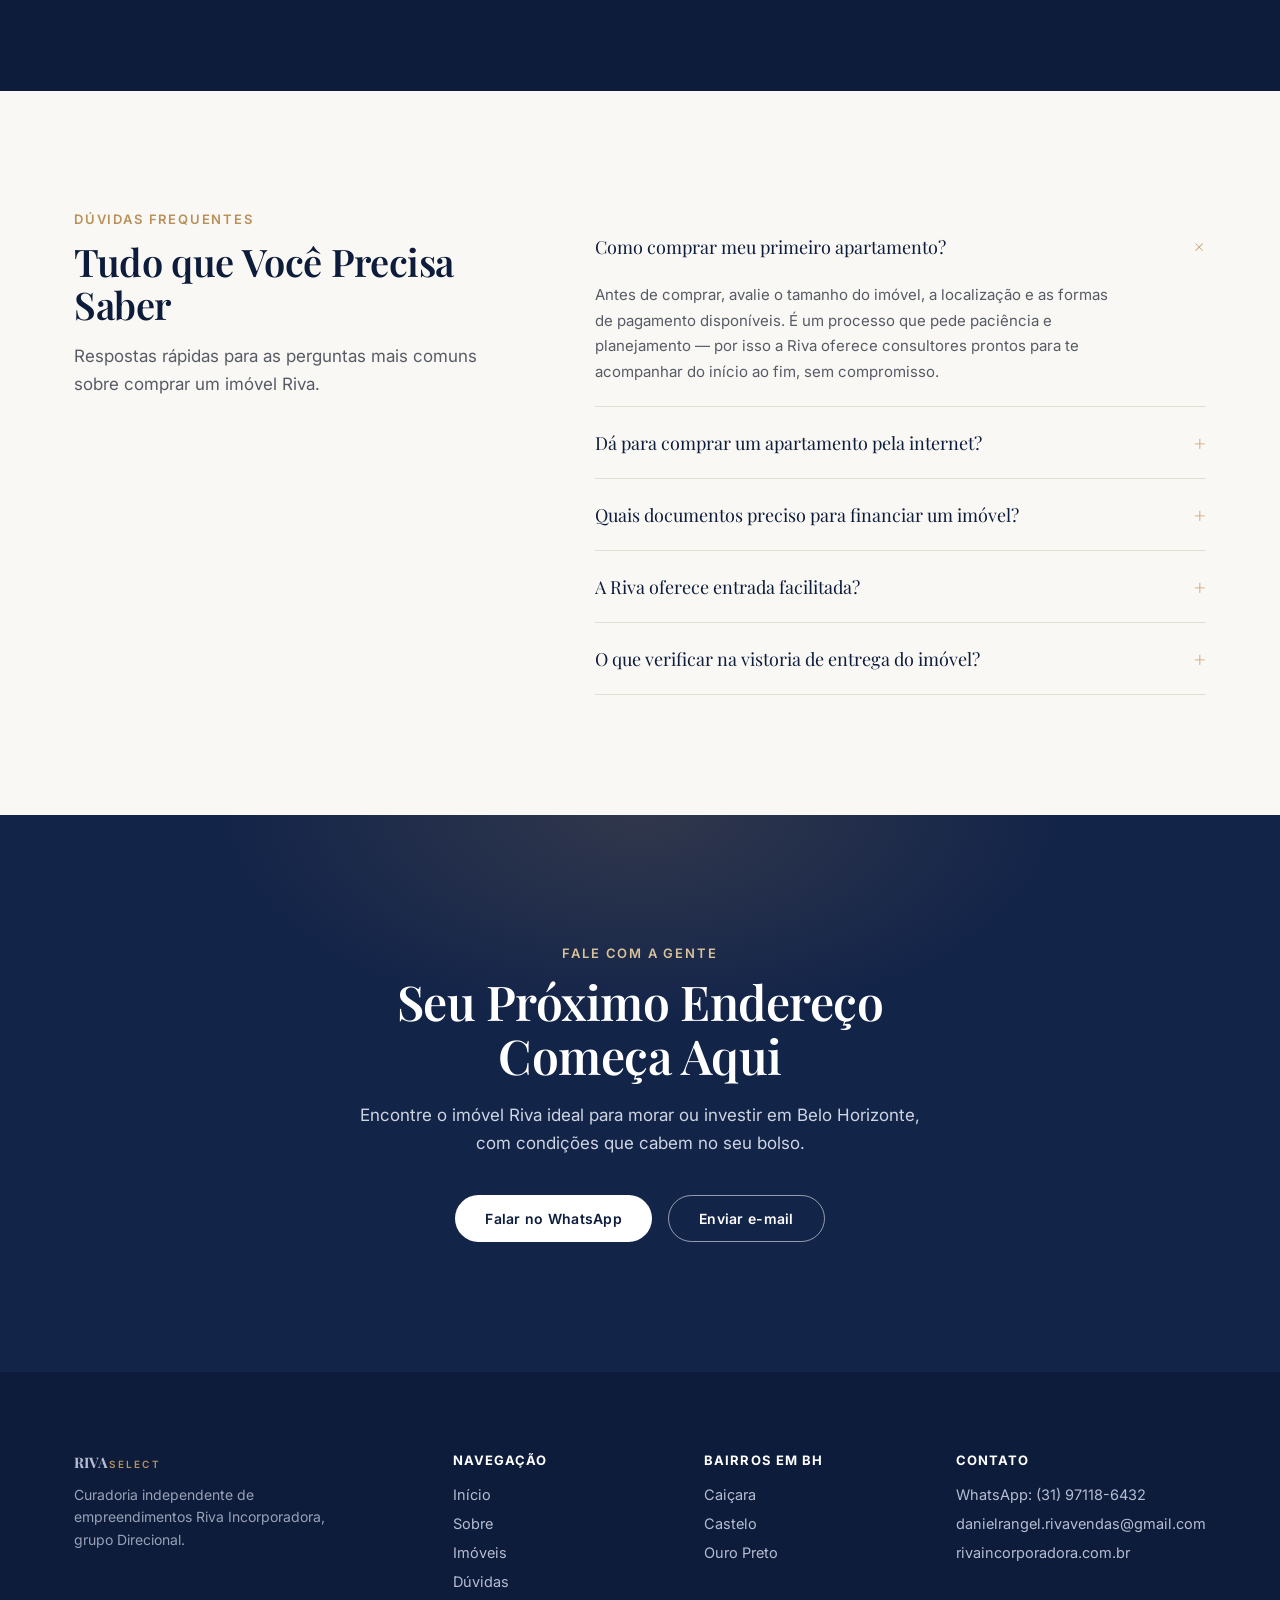
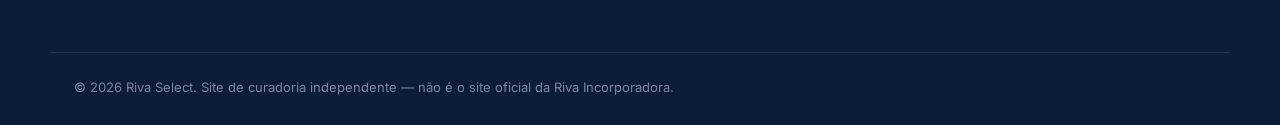
==== commit 899371b1: "Adiciona empreendimentos de BH do catalogo Riva" ====
--- a/index.html
+++ b/index.html
@@ -58,12 +58,12 @@
       <p class="lead">A Riva é uma incorporadora do grupo Direcional, especializada em projetos modernos com design diferenciado, acabamento de qualidade e localização estratégica — sempre próximos de comércio, transporte e serviços essenciais em Belo Horizonte.</p>
       <div class="stats-row">
         <div class="stat">
-          <span class="stat-number">3</span>
+          <span class="stat-number">25</span>
           <span class="stat-label">Empreendimentos em Belo Horizonte</span>
         </div>
         <div class="stat">
-          <span class="stat-number">3</span>
-          <span class="stat-label">Bairros atendidos: Caiçara, Castelo e Ouro Preto</span>
+          <span class="stat-number">14</span>
+          <span class="stat-label">Bairros de Belo Horizonte atendidos</span>
         </div>
         <div class="stat">
           <span class="stat-number">100%</span>
@@ -126,6 +126,17 @@
       <button class="filter-btn" data-filter="Caiçara">Caiçara</button>
       <button class="filter-btn" data-filter="Castelo">Castelo</button>
       <button class="filter-btn" data-filter="Ouro Preto">Ouro Preto</button>
+      <button class="filter-btn" data-filter="São Bento">São Bento</button>
+      <button class="filter-btn" data-filter="Coração Eucarístico">Coração Eucarístico</button>
+      <button class="filter-btn" data-filter="Aeroporto">Aeroporto</button>
+      <button class="filter-btn" data-filter="Palmares">Palmares</button>
+      <button class="filter-btn" data-filter="Santa Amélia">Santa Amélia</button>
+      <button class="filter-btn" data-filter="São Luiz">São Luiz</button>
+      <button class="filter-btn" data-filter="São Cristovão">São Cristovão</button>
+      <button class="filter-btn" data-filter="Nova Suíça">Nova Suíça</button>
+      <button class="filter-btn" data-filter="Palmeiras">Palmeiras</button>
+      <button class="filter-btn" data-filter="Barro Preto">Barro Preto</button>
+      <button class="filter-btn" data-filter="Gutierrez">Gutierrez</button>
     </div>
 
     <div class="property-grid" id="propertyGrid">
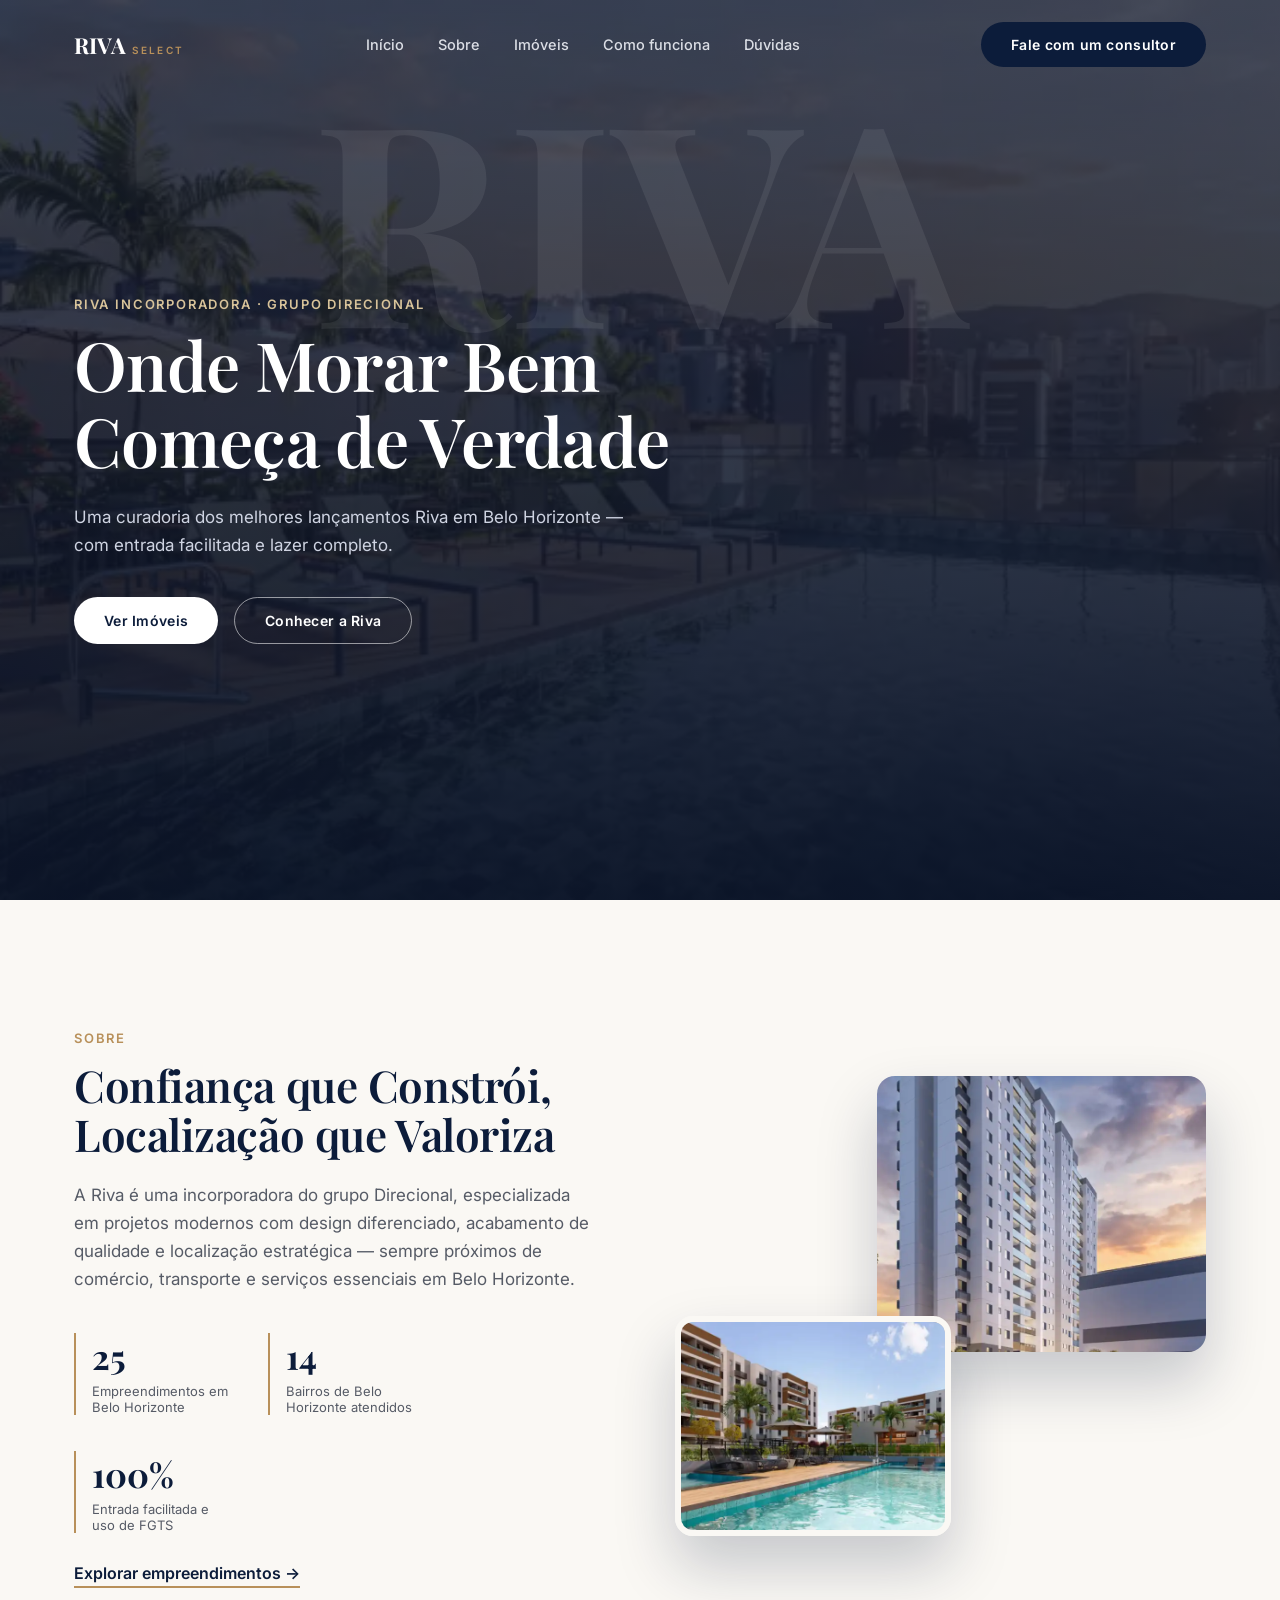
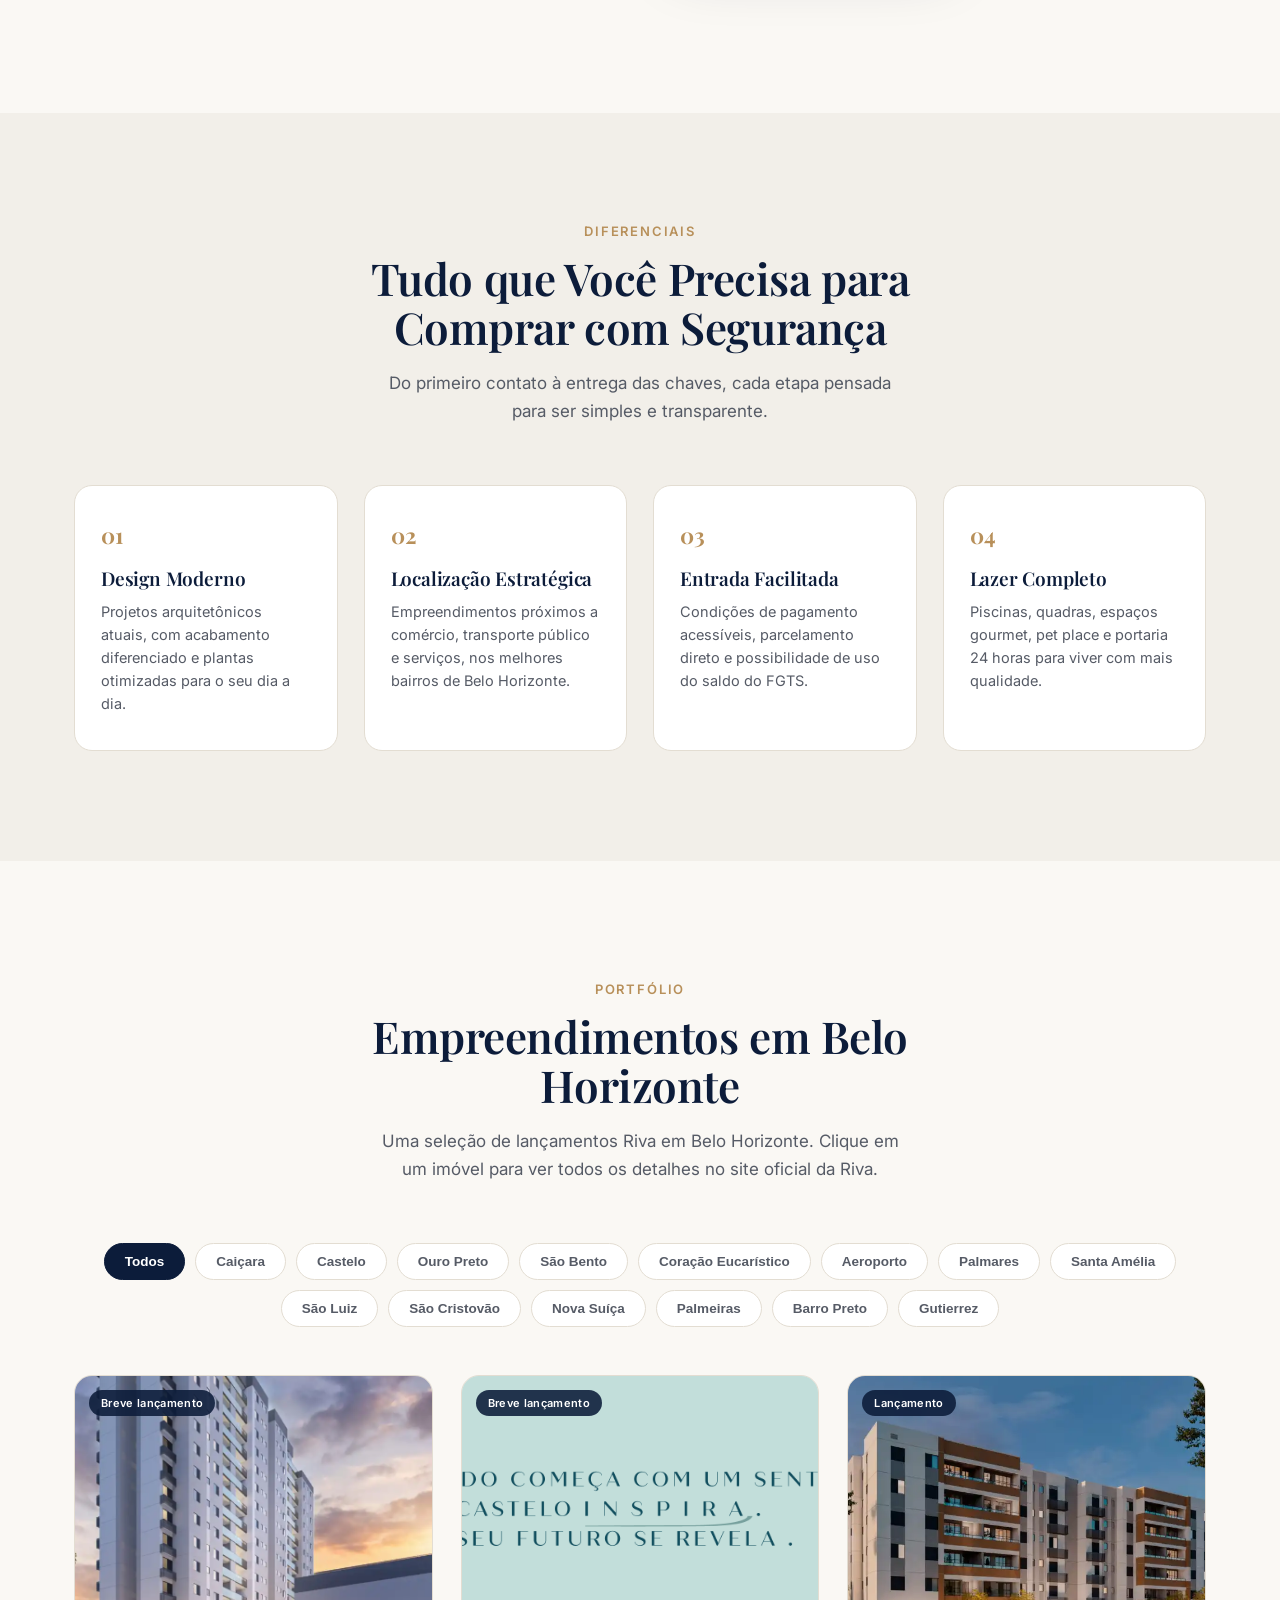
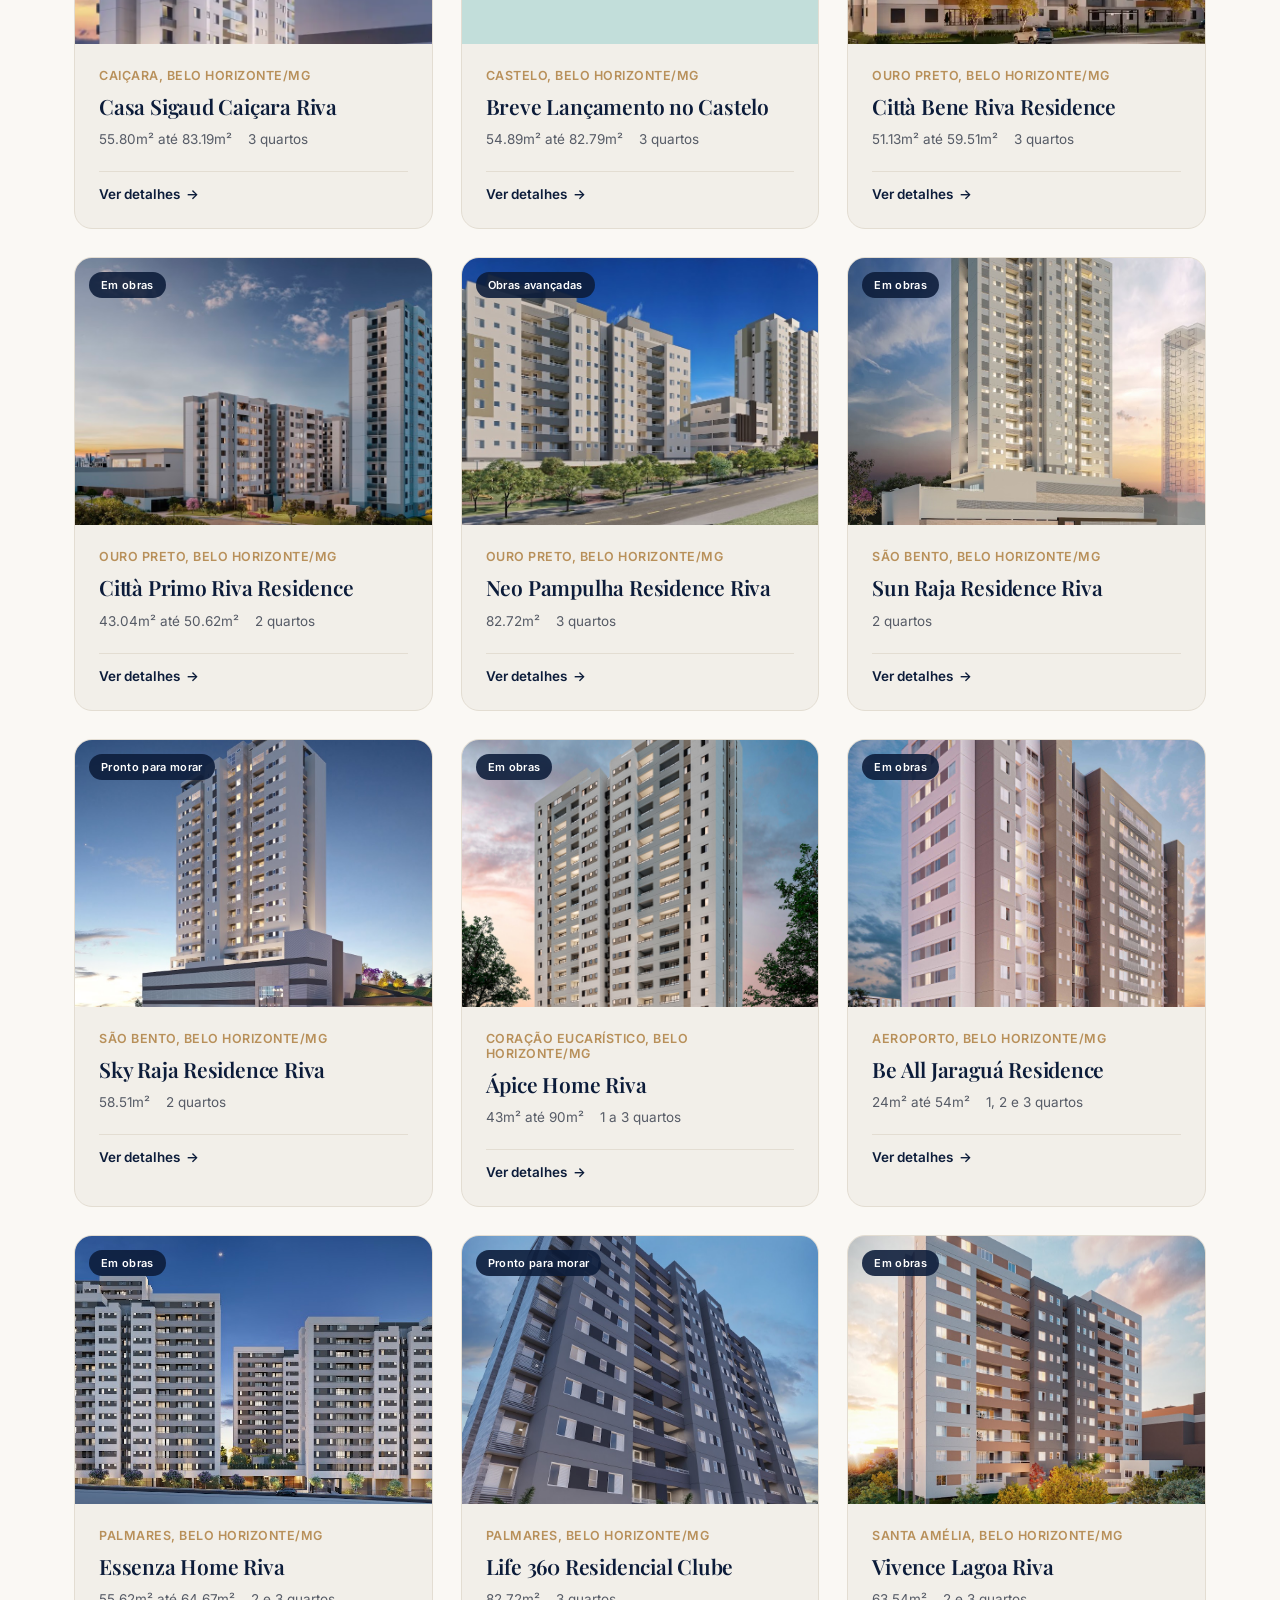
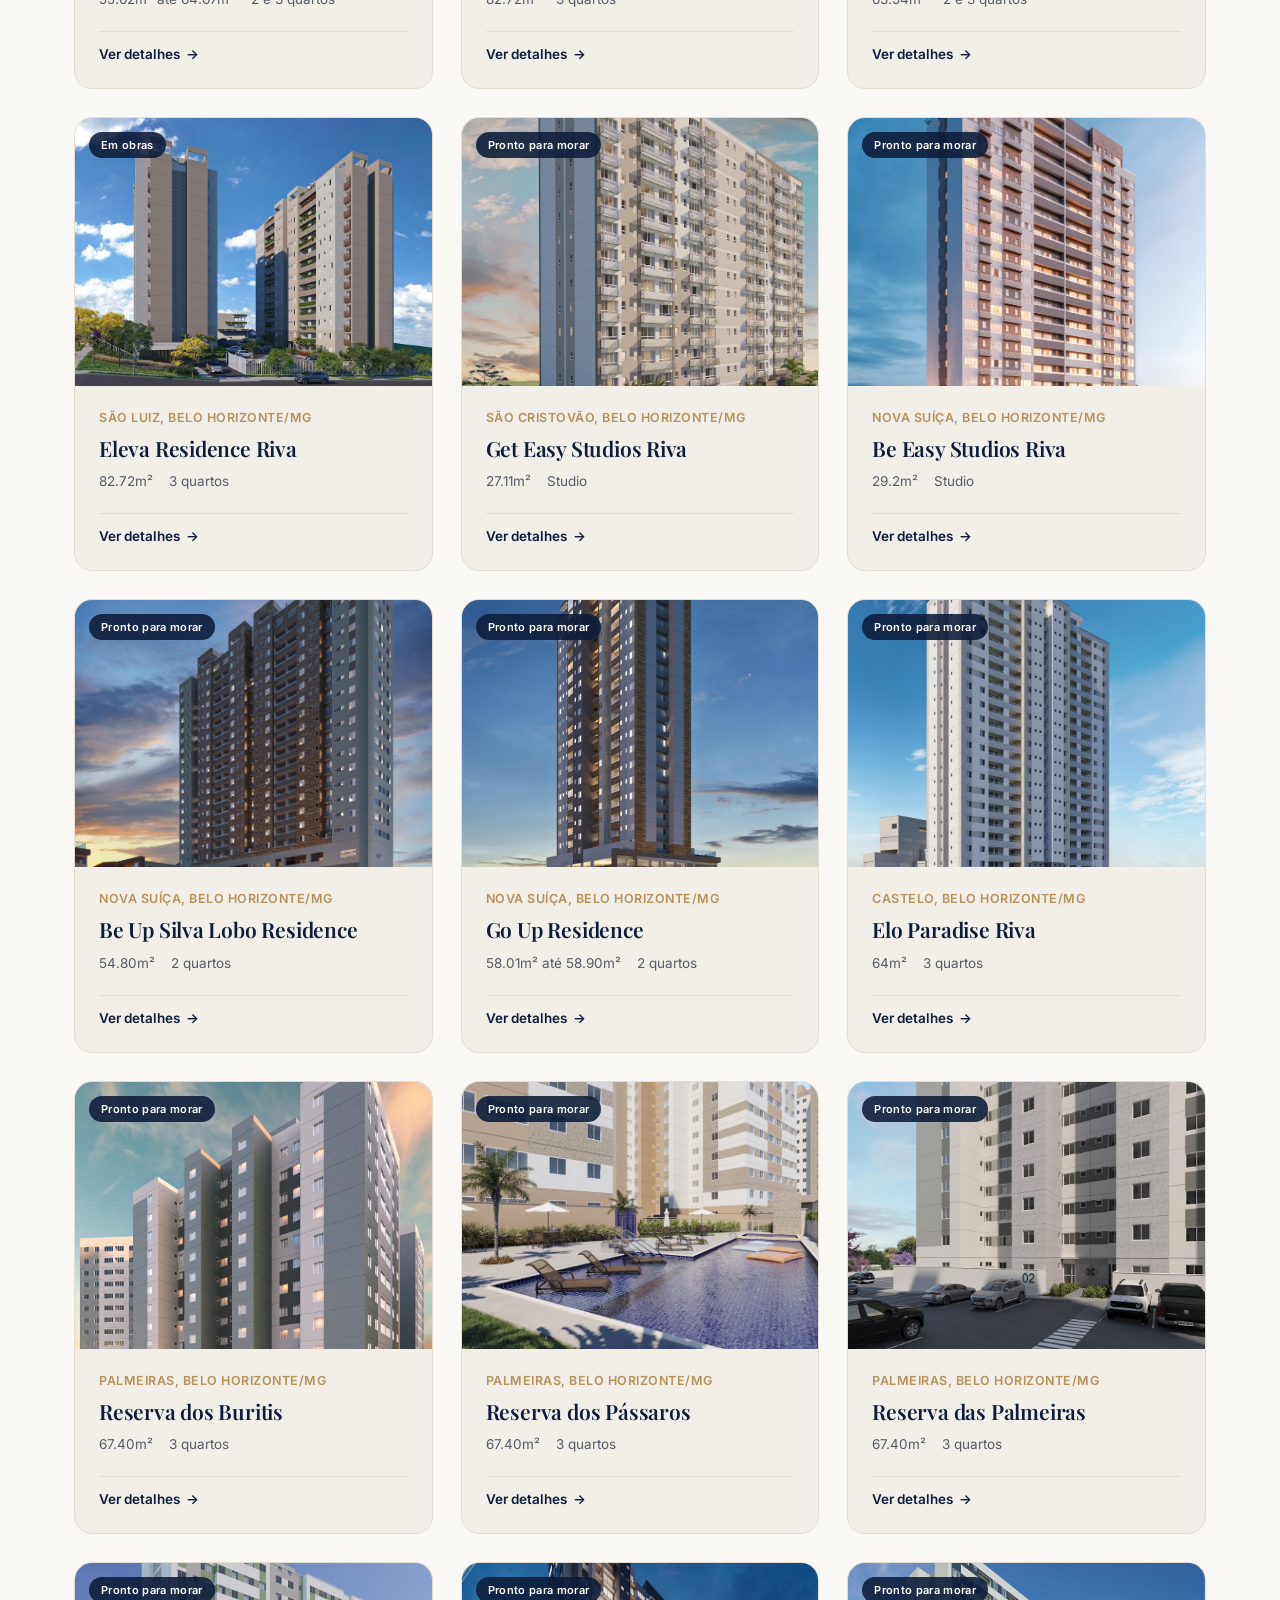
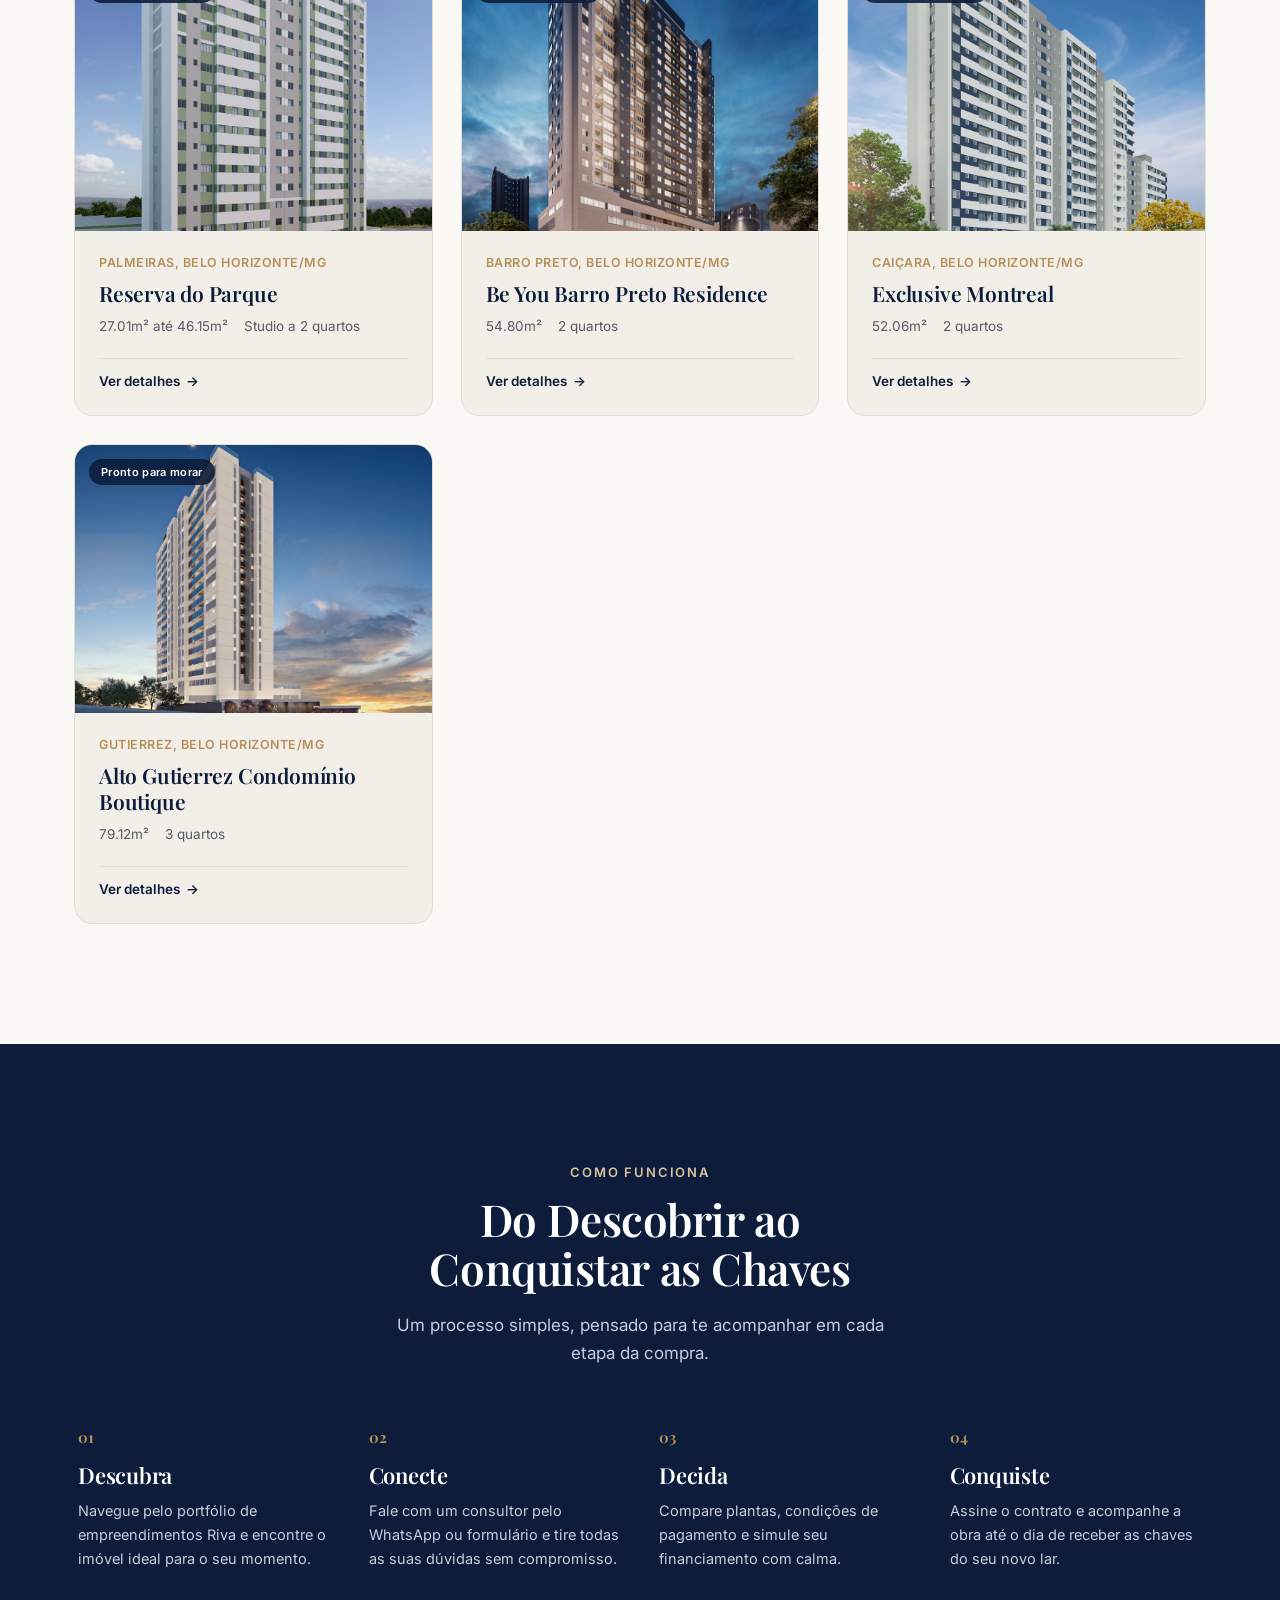
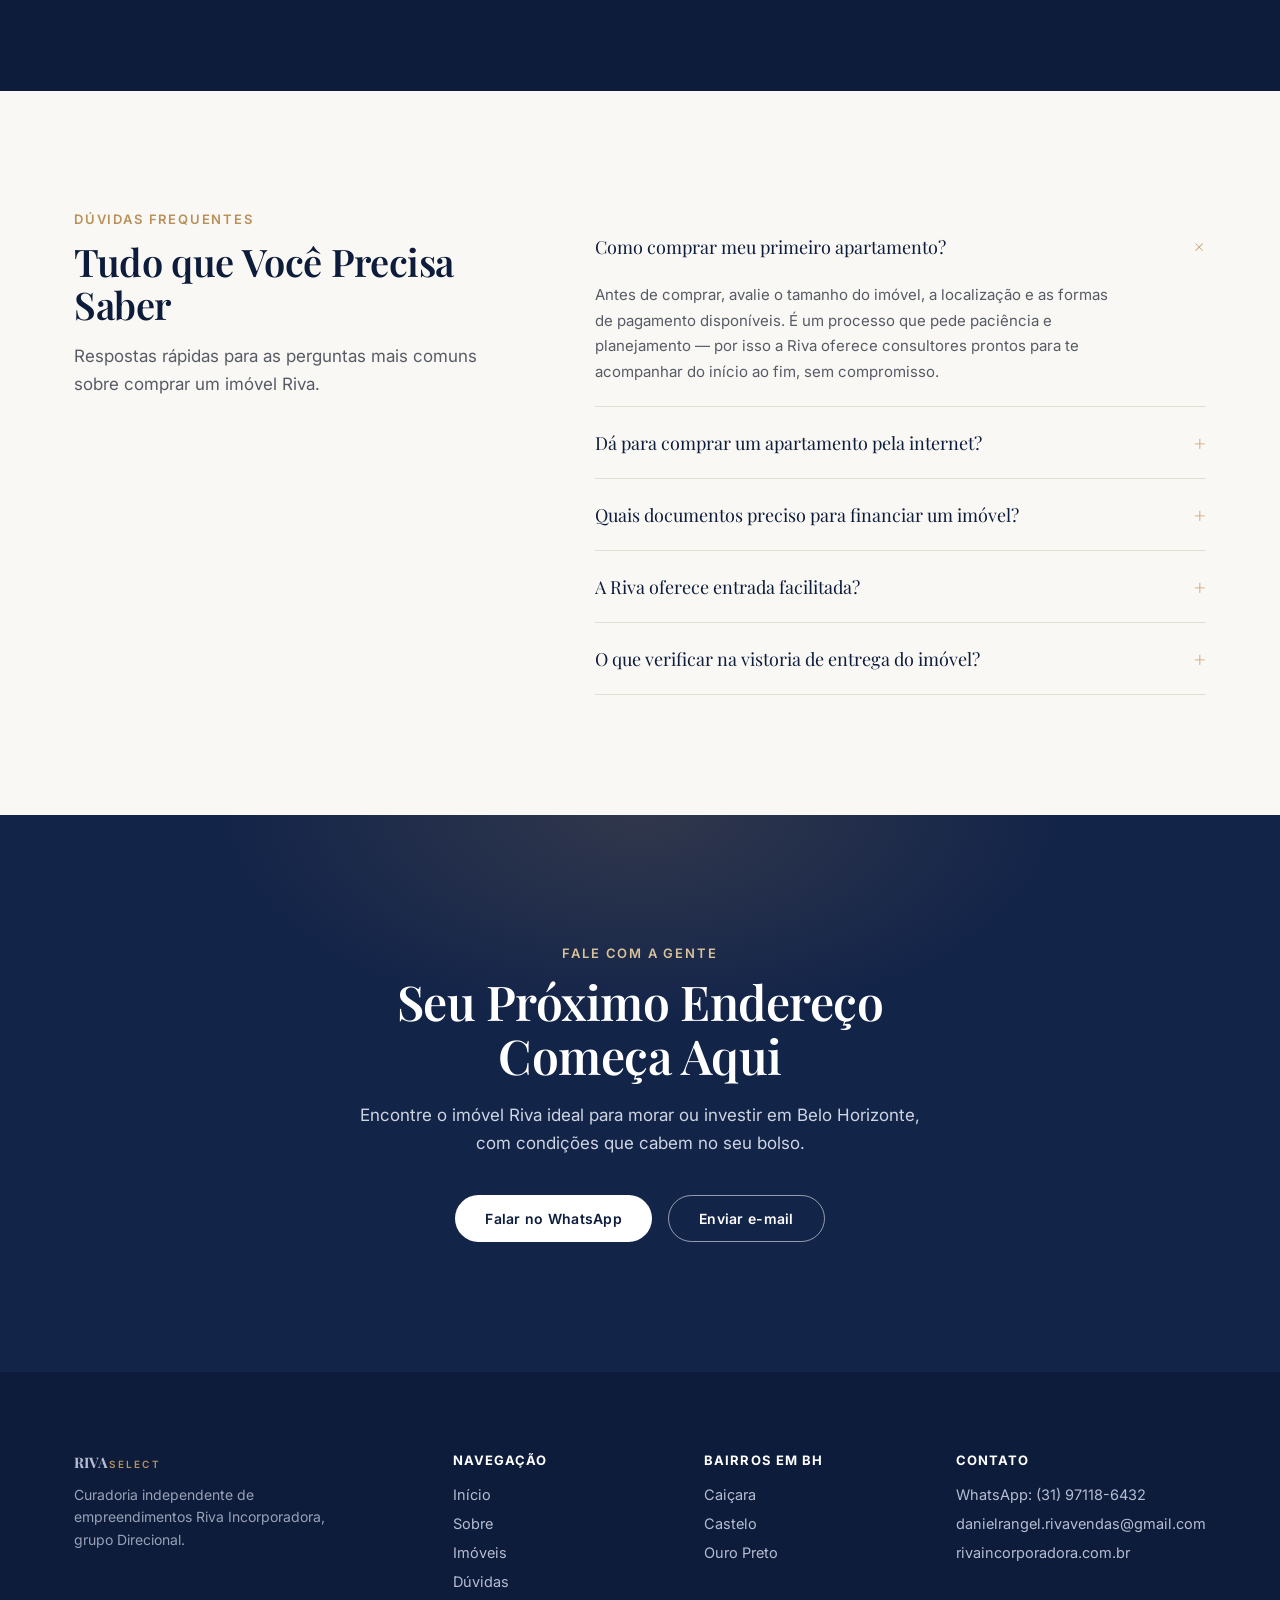
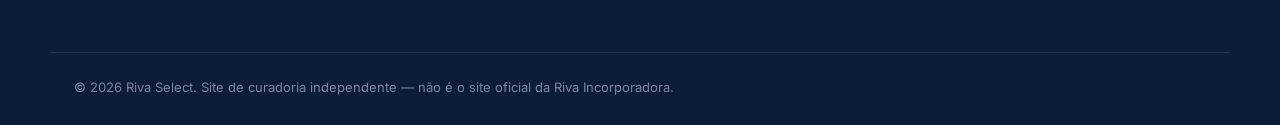
==== commit c31c6e37: "Adiciona paginas de detalhe do imovel (fica dentro do site, sem redirecionar pra Riva)" ====
--- a/index.html
+++ b/index.html
@@ -281,6 +281,7 @@
   </div>
 </footer>
 
+<script src="data.js"></script>
 <script src="script.js"></script>
 </body>
 </html>
--- a/styles.css
+++ b/styles.css
@@ -214,6 +214,47 @@
 .cta-inner{position:relative;display:flex;flex-direction:column;align-items:center;}
 .cta h2{color:#fff;font-size:clamp(30px,4vw,48px);margin-bottom:18px;}
 .cta .hero-sub{margin-left:auto;margin-right:auto;text-align:center;}
+
+/* PROPERTY DETAIL PAGE */
+.property-hero{position:relative;min-height:56vh;display:flex;align-items:flex-end;overflow:hidden;background:var(--navy);}
+.property-hero-media{position:absolute;inset:0;}
+.property-hero-media img{width:100%;height:100%;object-fit:cover;opacity:.6;}
+.property-hero-overlay{position:absolute;inset:0;background:linear-gradient(180deg, rgba(9,18,38,.35) 0%, rgba(9,18,38,.88) 100%);}
+.property-hero-content{position:relative;z-index:2;padding:120px 0 48px;}
+.back-link{display:inline-block;color:#d8c39a;font-size:13.5px;font-weight:600;margin-bottom:22px;}
+.back-link:hover{color:#fff;}
+.property-badge-lg{display:inline-block;margin-bottom:16px;font-size:12px;}
+.property-hero-content h1{color:#fff;font-size:clamp(30px,4.4vw,50px);margin-bottom:10px;max-width:760px;}
+.property-hero-location{color:#cfd4e2;font-size:15px;text-transform:uppercase;letter-spacing:.04em;}
+
+.property-detail{padding:90px 0 60px;}
+.property-detail-grid{display:grid;grid-template-columns:1.6fr 1fr;gap:60px;align-items:start;}
+.property-detail-main h2{font-size:clamp(26px,3vw,34px);color:var(--navy);margin-bottom:18px;}
+.property-detail-main .lead{max-width:640px;}
+
+.spec-grid{display:grid;grid-template-columns:repeat(2,1fr);gap:16px;margin:32px 0;max-width:520px;}
+.spec-item{background:var(--paper);border:1px solid var(--line);border-radius:14px;padding:18px 20px;}
+.spec-label{display:block;font-size:12px;text-transform:uppercase;letter-spacing:.06em;color:var(--ink-soft);margin-bottom:6px;}
+.spec-value{display:block;font-family:var(--serif);font-size:19px;color:var(--navy);}
+
+.amenities-list{list-style:none;max-width:560px;}
+.amenities-list li{
+  padding:14px 0 14px 30px;border-bottom:1px solid var(--line);position:relative;color:var(--ink-soft);font-size:15px;
+}
+.amenities-list li:before{content:"✓";position:absolute;left:0;top:14px;color:var(--gold);font-weight:700;}
+.fine-print{color:var(--ink-soft);font-size:12.5px;margin-top:16px;opacity:.8;}
+
+.property-detail-sidebar{position:sticky;top:110px;}
+.sidebar-card{background:var(--navy);border-radius:var(--radius);padding:32px 28px;}
+.sidebar-card h3{font-family:var(--serif);color:#fff;font-size:21px;margin-bottom:12px;}
+.sidebar-card p{color:#c7cce0;font-size:14px;line-height:1.6;margin-bottom:22px;}
+.sidebar-btn{width:100%;margin-bottom:16px;}
+.sidebar-link{color:#d8c39a;border-bottom-color:#d8c39a;font-size:13.5px;}
+
+@media (max-width:900px){
+  .property-detail-grid{grid-template-columns:1fr;}
+  .property-detail-sidebar{position:static;}
+}
 
 /* FOOTER */
 .site-footer{background:var(--navy);padding:80px 0 30px;}
